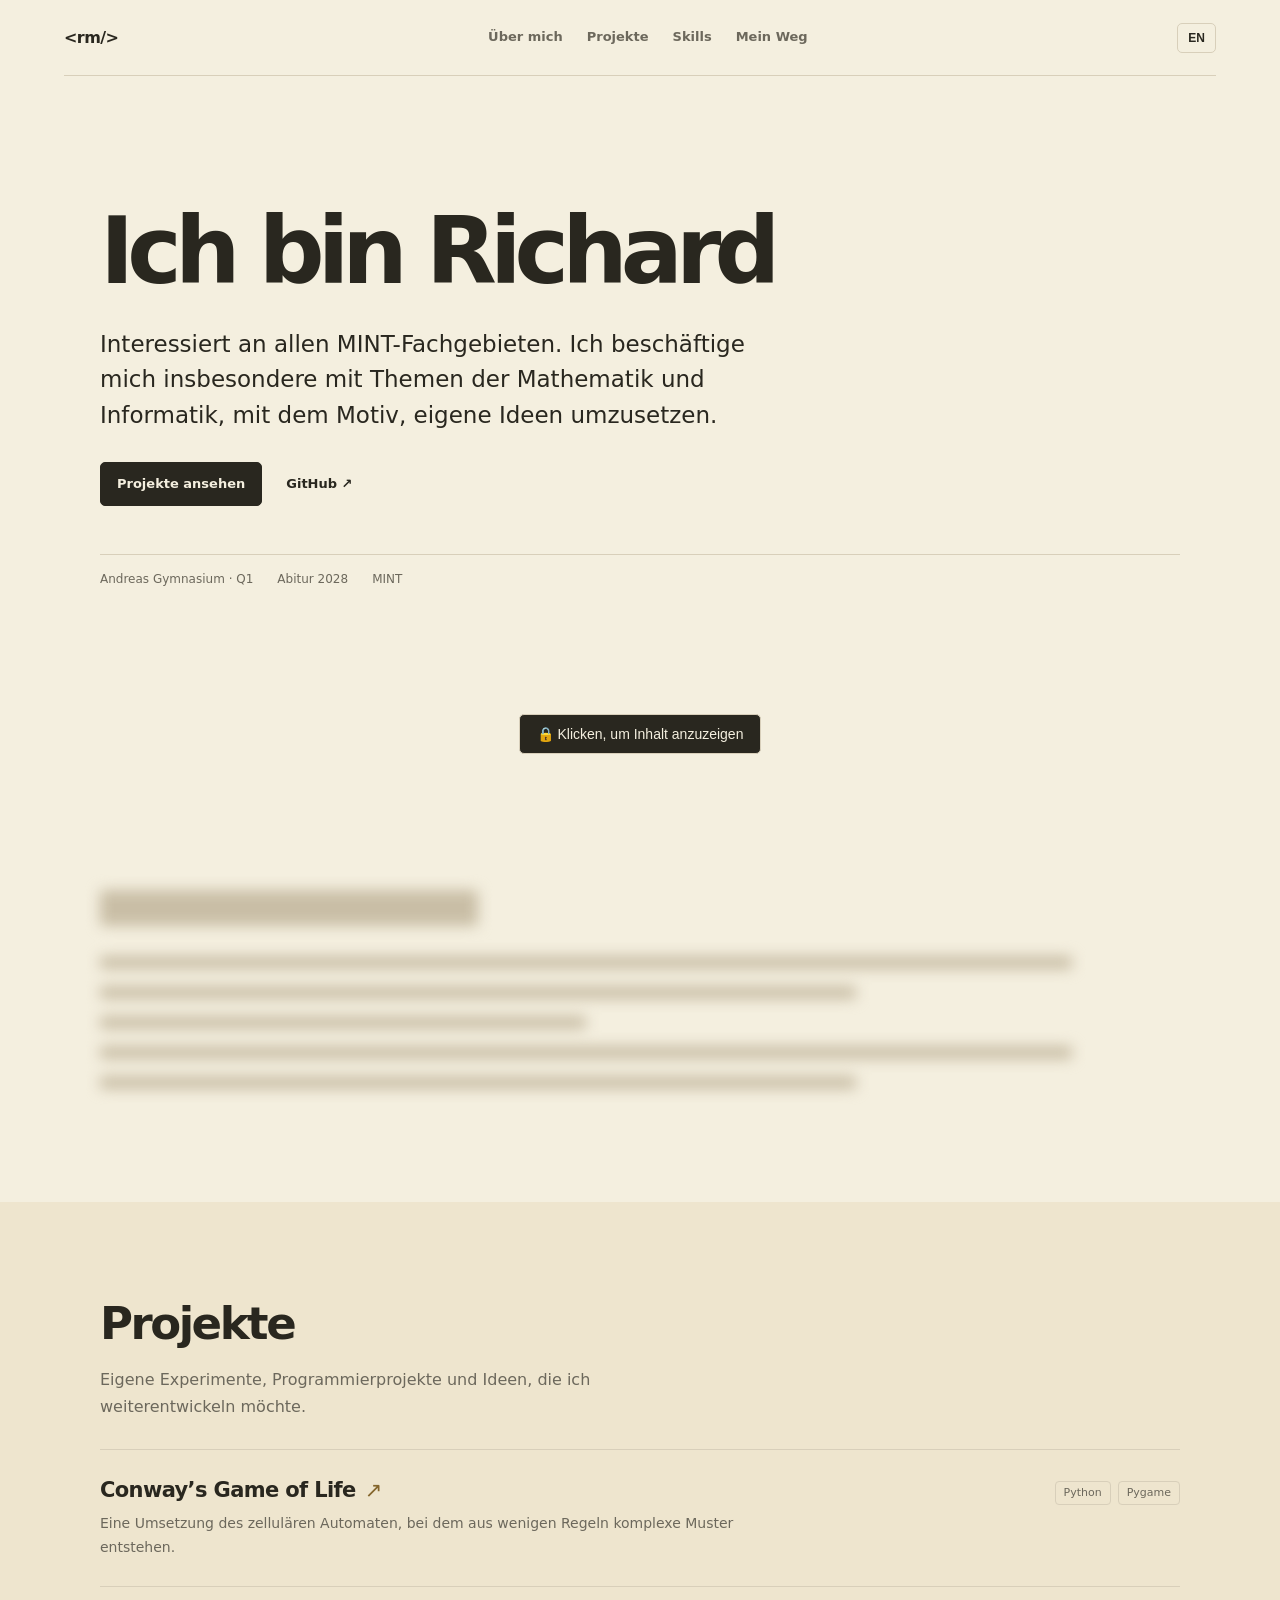
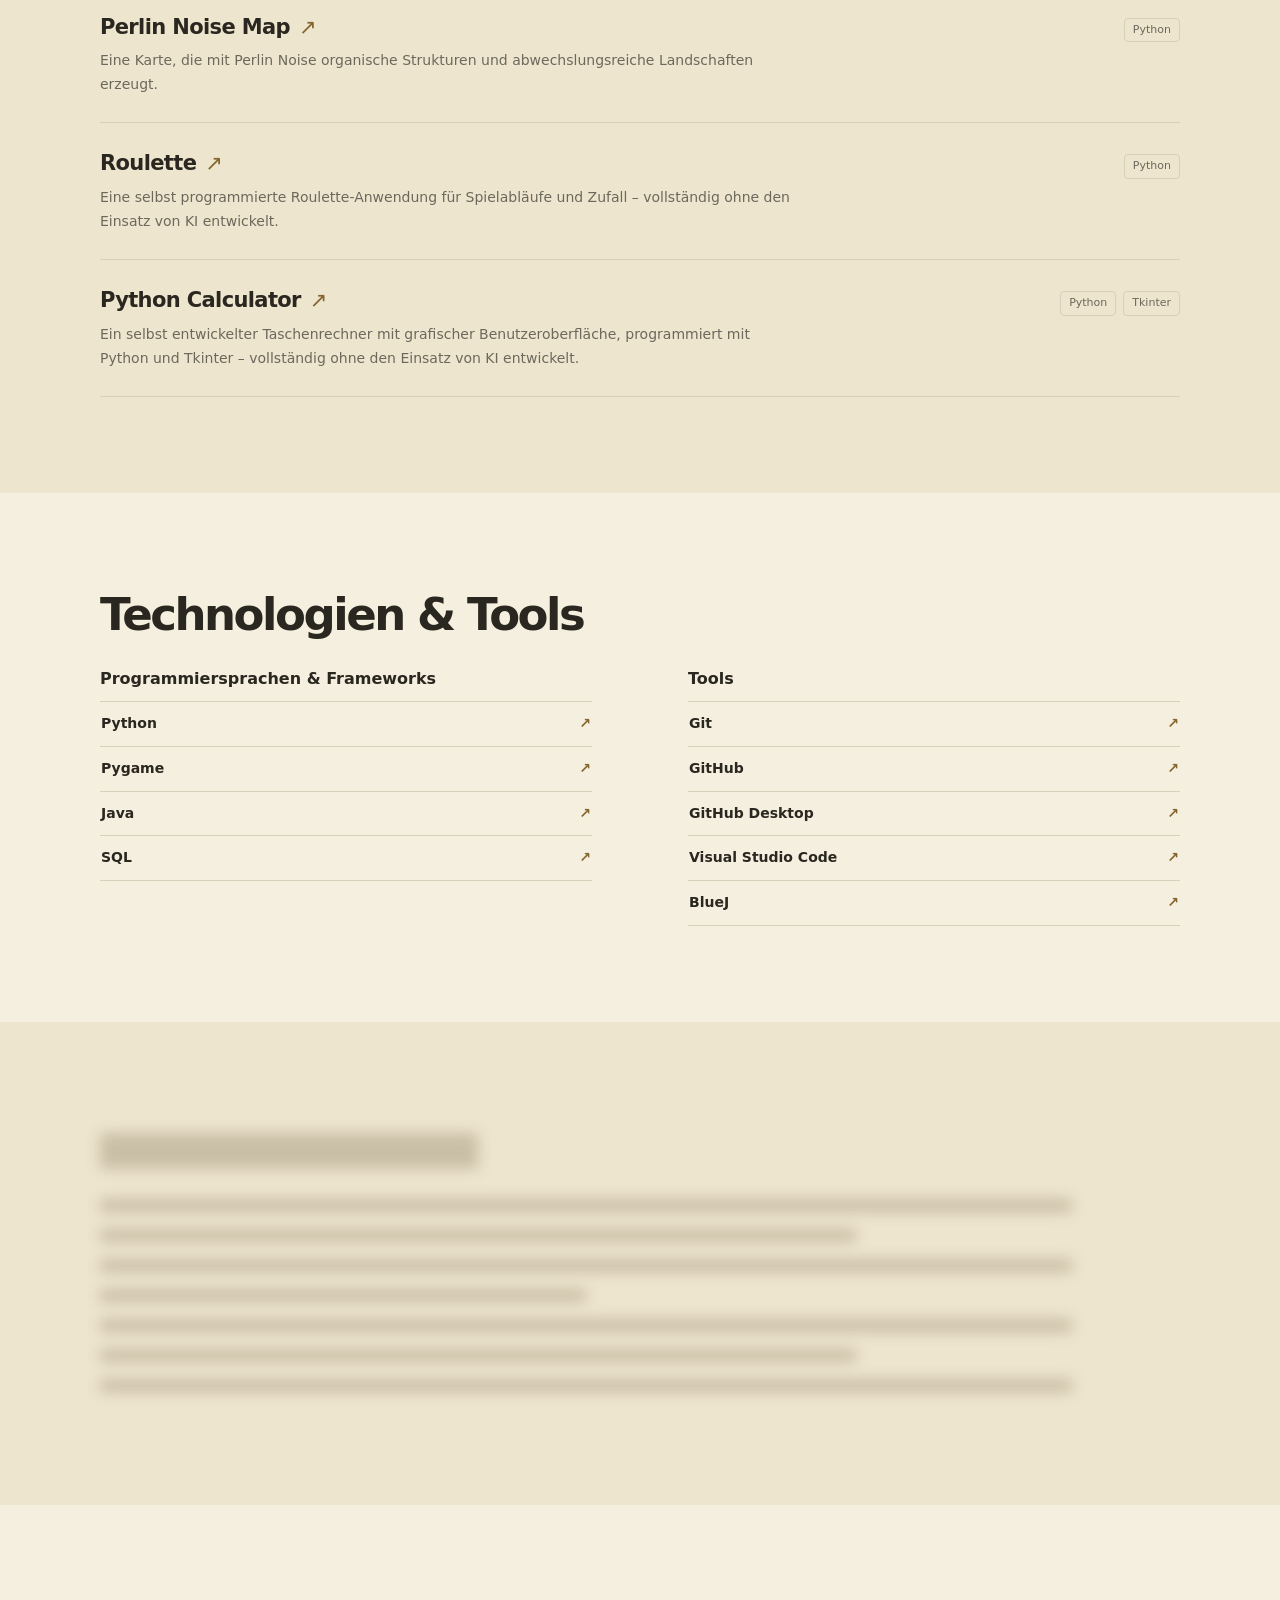
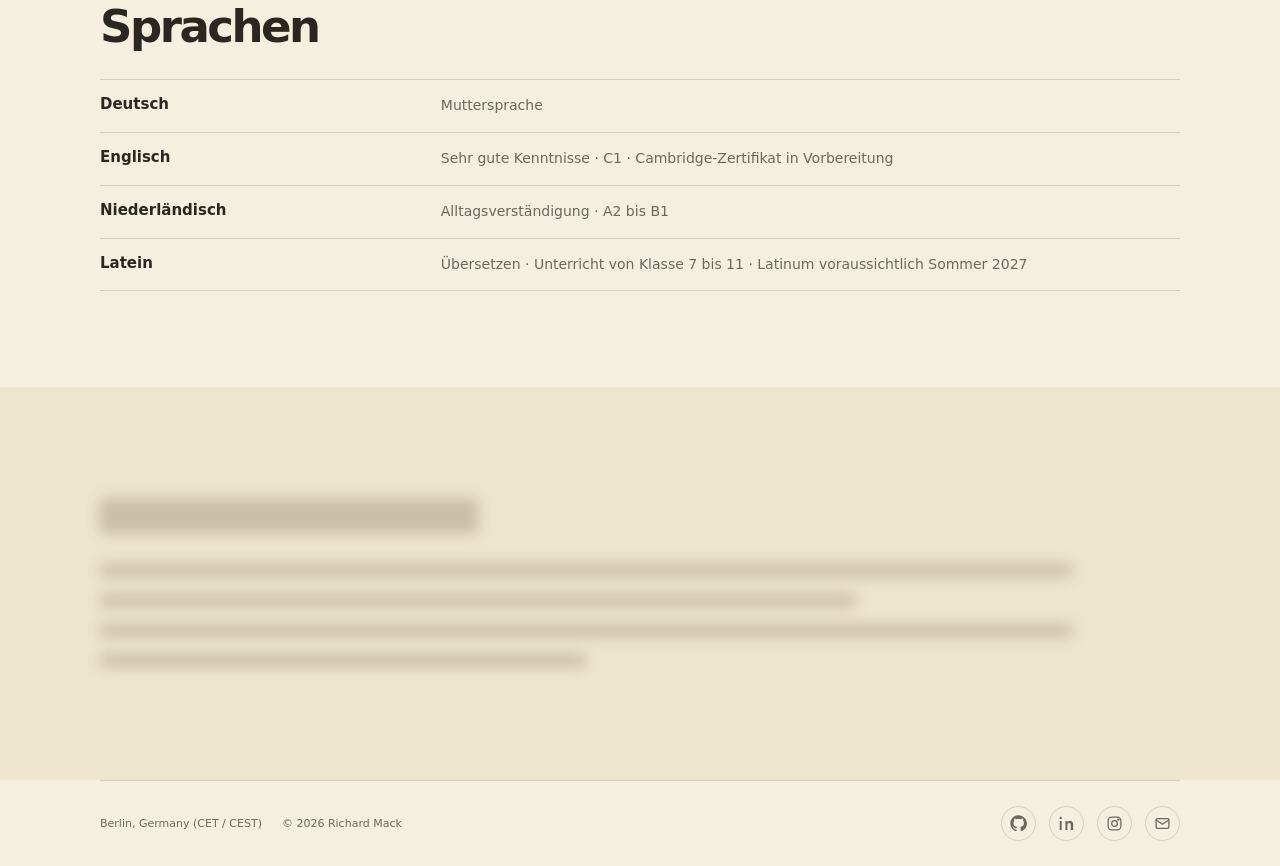
==== index.html @ 58af55dc "Update brand link in index.html" ====
<!doctype html>
<html lang="de">
<head>
<meta charset="utf-8">
<meta name="viewport" content="width=device-width, initial-scale=1">
<meta name="description" content="Richard Mack – Portfolio zu Informatik, Mathematik und eigenen Projekten.">
<meta name="theme-color" content="#f4efdf">
<title>Richard Mack — Portfolio</title>
  
<link rel="icon" type="image/svg+xml" href="favicon.svg">

<link rel="stylesheet" href="style.css">
<script src="private-data.js" defer></script>
<script src="script.js" defer></script>
</head>
<body>
<header class="header">
  <a class="brand" href="#top">&lt;rm/&gt;</a>
  <nav aria-label="Navigation">
    <a href="#about" data-de="Über mich" data-en="About">Über mich</a>
    <a href="#projects" data-de="Projekte" data-en="Projects">Projekte</a>
    <a href="#skills" data-de="Skills" data-en="Skills">Skills</a>
    <a href="#journey" data-de="Mein Weg" data-en="My journey">Mein Weg</a>
  </nav>
  <button id="languageToggle" type="button" aria-label="Switch language to English">EN</button>
</header>

<main id="top">
<section class="hero wrap">
  <h1 data-de="Ich bin Richard" data-en="I’m Richard">Ich bin Richard</h1>
  <p class="intro" data-de="Interessiert an allen MINT-Fachgebieten. Ich beschäftige mich insbesondere mit Themen der Mathematik und Informatik, mit dem Motiv, eigene Ideen umzusetzen." data-en="Interested in all STEM fields. I focus particularly on topics in mathematics and computer science, with the goal of bringing my own ideas to life.">Interessiert an allen MINT-Fachgebieten. Ich beschäftige mich insbesondere mit Themen der Mathematik und Informatik, mit dem Motiv, eigene Ideen umzusetzen.</p>
  <div class="hero-actions"><a class="button dark" href="#projects" data-de="Projekte ansehen" data-en="View projects">Projekte ansehen</a><a class="plain-link" href="https://github.com/MackRichard" target="_blank" rel="noopener noreferrer">GitHub ↗</a></div>
  <div class="quick-facts"><span>Andreas Gymnasium · Q1</span><span data-de="Abitur 2028" data-en="Abitur 2028">Abitur 2028</span><span>MINT</span></div>
</section>


  
<div class="private-access wrap" id="privateAccess">

    <button id="showPrivateForm">
        🔒 Klicken, um Inhalt anzuzeigen
    </button>

    <form id="privateUnlockForm" hidden>

        <label for="privateCode">
            Individueller Zugangscode
        </label>

        <input
            id="privateCode"
            type="password"
            placeholder="Zugangscode eingeben"
            autocomplete="off"
            required
        >

        <button type="submit">
            Inhalte freischalten
        </button>

        <p id="privateStatus" aria-live="polite"></p>

    </form>

</div>


  
<section class="section private-section" id="about">

    <div class="wrap private-placeholder"
         data-private-target="about"
         aria-hidden="true">

        <div class="placeholder-title"></div>
        <div class="placeholder-line long"></div>
        <div class="placeholder-line medium"></div>
        <div class="placeholder-line short"></div>

        <div class="placeholder-line long"></div>
        <div class="placeholder-line medium"></div>

    </div>

</section>

<section class="section tinted" id="projects"><div class="wrap">
  <h2 data-de="Projekte" data-en="Projects">Projekte</h2>
  <p class="section-intro" data-de="Eigene Experimente, Programmierprojekte und Ideen, die ich weiterentwickeln möchte." data-en="Personal experiments, coding projects and ideas I want to develop further.">Eigene Experimente, Programmierprojekte und Ideen, die ich weiterentwickeln möchte.</p>
  <div class="projects-list">

    <!-- Conway's Game of Life -->
    <article class="project-item">

        <div class="project-content">

            <h3>
                <a
                    class="project-title"
                    href="https://github.com/MackRichard/Conways-Game-of-Life"
                    target="_blank"
                    rel="noopener noreferrer">
                    Conway’s Game of Life
                    <span aria-hidden="true">↗</span>
                </a>
            </h3>

            <p
                class="project-description"
                data-de="Eine Umsetzung des zellulären Automaten, bei dem aus wenigen Regeln komplexe Muster entstehen."
                data-en="An implementation of the cellular automaton, where a few rules can create complex patterns.">
                Eine Umsetzung des zellulären Automaten, bei dem aus wenigen Regeln komplexe Muster entstehen.
            </p>

        </div>

        <div class="project-tech">
            <span>Python</span>
            <span>Pygame</span>
        </div>

    </article>


    <!-- Perlin Noise Map -->
    <article class="project-item">

        <div class="project-content">

            <h3>
                <a
                    class="project-title"
                    href="https://github.com/MackRichard/Perlin-Noise-Map"
                    target="_blank"
                    rel="noopener noreferrer">
                    Perlin Noise Map
                    <span aria-hidden="true">↗</span>
                </a>
            </h3>

            <p
                class="project-description"
                data-de="Eine Karte, die mit Perlin Noise organische Strukturen und abwechslungsreiche Landschaften erzeugt."
                data-en="A map using Perlin noise to create organic structures and varied landscapes.">
                Eine Karte, die mit Perlin Noise organische Strukturen und abwechslungsreiche Landschaften erzeugt.
            </p>

        </div>

        <div class="project-tech">
            <span>Python</span>
        </div>

    </article>


    <!-- Roulette -->
    <article class="project-item">

        <div class="project-content">

            <h3>
                <a
                    class="project-title"
                    href="https://github.com/MackRichard/Roulette"
                    target="_blank"
                    rel="noopener noreferrer">
                    Roulette
                    <span aria-hidden="true">↗</span>
                </a>
            </h3>

            <p
                class="project-description"
                data-de="Eine selbst programmierte Roulette-Anwendung für Spielabläufe und Zufall – vollständig ohne den Einsatz von KI entwickelt."
                data-en="A self-programmed roulette application for game flow and randomness – developed entirely without using AI.">
                Eine selbst programmierte Roulette-Anwendung für Spielabläufe und Zufall – vollständig ohne den Einsatz von KI entwickelt.
            </p>

        </div>

        <div class="project-tech">
            <span>Python</span>
        </div>

    </article>

      <!-- Python Calculator -->
<article class="project-item">

    <div class="project-content">

        <h3>
            <a
                class="project-title"
                href="https://github.com/MackRichard/python-calculator"
                target="_blank"
                rel="noopener noreferrer">
                Python Calculator
                <span aria-hidden="true">↗</span>
            </a>
        </h3>

        <p
            class="project-description"
            data-de="Ein selbst entwickelter Taschenrechner mit grafischer Benutzeroberfläche, programmiert mit Python und Tkinter – vollständig ohne den Einsatz von KI entwickelt."
            data-en="A self-developed calculator with a graphical user interface, built using Python and Tkinter – developed entirely without using AI.">
            Ein selbst entwickelter Taschenrechner mit grafischer Benutzeroberfläche, programmiert mit Python und Tkinter – vollständig ohne den Einsatz von KI entwickelt.
        </p>

    </div>

    <div class="project-tech">
        <span>Python</span>
        <span>Tkinter</span>
    </div>

</article>

</div></section>

<section class="section wrap" id="skills">
  <h2 data-de="Technologien & Tools" data-en="Technologies & tools">Technologien & Tools</h2>
  <div class="skill-columns">
    <div><h3 data-de="Programmiersprachen & Frameworks" data-en="Programming languages & frameworks">Programmiersprachen & Frameworks</h3><ul class="link-list">
      <li><a href="https://www.python.org/" target="_blank" rel="noopener noreferrer">Python <span>↗</span></a></li>
      <li><a href="https://www.pygame.org/" target="_blank" rel="noopener noreferrer">Pygame <span>↗</span></a></li>
      <li><a href="https://www.java.com/" target="_blank" rel="noopener noreferrer">Java <span>↗</span></a></li>
      <li><a href="https://www.mysql.com/" target="_blank" rel="noopener noreferrer">SQL <span>↗</span></a></li>
    </ul></div>
    <div><h3>Tools</h3><ul class="link-list">
      <li><a href="https://git-scm.com/" target="_blank" rel="noopener noreferrer">Git <span>↗</span></a></li>
      <li><a href="https://github.com/" target="_blank" rel="noopener noreferrer">GitHub <span>↗</span></a></li>
      <li><a href="https://desktop.github.com/" target="_blank" rel="noopener noreferrer">GitHub Desktop <span>↗</span></a></li>
      <li><a href="https://code.visualstudio.com/" target="_blank" rel="noopener noreferrer">Visual Studio Code <span>↗</span></a></li>
      <li><a href="https://www.bluej.org/" target="_blank" rel="noopener noreferrer">BlueJ <span>↗</span></a></li>
    </ul></div>
  </div>
</section>

<section class="section tinted private-section" id="journey">

    <div class="wrap private-placeholder"
         data-private-target="journey"
         aria-hidden="true">

        <div class="placeholder-title"></div>

        <div class="placeholder-line long"></div>
        <div class="placeholder-line medium"></div>

        <div class="placeholder-line long"></div>
        <div class="placeholder-line short"></div>

        <div class="placeholder-line long"></div>
        <div class="placeholder-line medium"></div>

        <div class="placeholder-line long"></div>

    </div>

</section>

<section class="section wrap" id="languages">
  <h2 data-de="Sprachen" data-en="Languages">Sprachen</h2>
  <div class="language-list">
    <div><h3 data-de="Deutsch" data-en="German">Deutsch</h3><p data-de="Muttersprache" data-en="Native">Muttersprache</p></div>
    <div><h3 data-de="Englisch" data-en="English">Englisch</h3><p data-de="Sehr gute Kenntnisse · C1 · Cambridge-Zertifikat in Vorbereitung" data-en="Very good · C1 · Preparing for a Cambridge certificate">Sehr gute Kenntnisse · C1 · Cambridge-Zertifikat in Vorbereitung</p></div>
    <div><h3 data-de="Niederländisch" data-en="Dutch">Niederländisch</h3><p data-de="Alltagsverständigung · A2 bis B1" data-en="Everyday communication · A2 to B1">Alltagsverständigung · A2 bis B1</p></div>
    <div><h3 data-de="Latein" data-en="Latin">Latein</h3><p data-de="Übersetzen · Unterricht von Klasse 7 bis 11 · Latinum voraussichtlich Sommer 2027" data-en="Translation · Studied from grades 7 to 11 · Latinum expected in summer 2027">Übersetzen · Unterricht von Klasse 7 bis 11 · Latinum voraussichtlich Sommer 2027</p></div>
  </div>
</section>

<section class="section tinted private-section" id="currently">

        <div class="wrap private-placeholder"
             data-private-target="currently"
             aria-hidden="true">

            <div class="placeholder-title"></div>

            <div class="placeholder-line long"></div>
            <div class="placeholder-line medium"></div>

            <div class="placeholder-line long"></div>
            <div class="placeholder-line short"></div>

        </div>

</section>
</main>
<footer class="footer wrap">

  <div class="footer-info">
    <span>Berlin, Germany (CET / CEST)</span>
    <span>© 2026 Richard Mack</span>
  </div>

  <div class="footer-social">

    <!-- GitHub -->
    <a href="https://github.com/MackRichard"
       target="_blank"
       rel="noopener noreferrer"
       aria-label="GitHub"
       title="GitHub">

      <svg viewBox="0 0 24 24" aria-hidden="true">
        <path fill="currentColor" d="M12 .5C5.65.5.5 5.65.5 12c0 5.1 3.3 9.4 7.9 10.9.6.1.8-.3.8-.6v-2.1c-3.2.7-3.9-1.4-3.9-1.4-.5-1.3-1.3-1.7-1.3-1.7-1.1-.8.1-.8.1-.8 1.2.1 1.8 1.2 1.8 1.2 1.1 1.8 2.8 1.3 3.5 1 .1-.8.4-1.3.8-1.6-2.6-.3-5.3-1.3-5.3-5.8 0-1.3.5-2.3 1.2-3.1-.1-.3-.5-1.5.1-3.1 0 0 1-.3 3.2 1.2.9-.2 1.9-.4 2.9-.4s2 .1 2.9.4c2.2-1.5 3.2-1.2 3.2-1.2.6 1.6.2 2.8.1 3.1.8.9 1.2 1.9 1.2 3.1 0 4.5-2.7 5.5-5.3 5.8.4.4.8 1.1.8 2.2v3.3c0 .3.2.7.8.6 4.6-1.5 7.9-5.8 7.9-10.9C23.5 5.65 18.35.5 12 .5z"/>
      </svg>
    </a>


    <!-- LinkedIn -->
    <a href="https://www.linkedin.com/in/richard-mack-788407442/"
       target="_blank"
       rel="noopener noreferrer"
       aria-label="LinkedIn"
       title="LinkedIn">

      <svg viewBox="0 0 24 24" aria-hidden="true">
        <path fill="currentColor" d="M5.2 8.3H2.4V21h2.8V8.3zM3.8 2.5a1.7 1.7 0 1 0 0 3.4 1.7 1.7 0 0 0 0-3.4zM21.5 13.7c0-3.8-2-5.6-4.6-5.6-2.1 0-3.1 1.2-3.6 2V8.3h-2.8V21h2.8v-6.3c0-1.7.3-3.4 2.5-3.4s2.2 2 2.2 3.5V21h3.4v-7.3z"/>
      </svg>
    </a>


    <!-- Instagram -->
    <a href="https://www.instagram.com/richardmack161/"
       target="_blank"
       rel="noopener noreferrer"
       aria-label="Instagram"
       title="Instagram">

      <svg viewBox="0 0 24 24"
           fill="none"
           stroke="currentColor"
           stroke-width="1.8"
           stroke-linecap="round"
           stroke-linejoin="round"
           aria-hidden="true">

        <rect x="3" y="3" width="18" height="18" rx="5"/>
        <circle cx="12" cy="12" r="4"/>
        <circle cx="17.5" cy="6.5" r=".8" fill="currentColor"/>
      </svg>
    </a>


    <!-- E-Mail -->
    <a href="mailto:info.richardmack@web.de"
       aria-label="E-Mail"
       title="E-Mail">

      <svg viewBox="0 0 24 24"
           fill="none"
           stroke="currentColor"
           stroke-width="1.8"
           stroke-linecap="round"
           stroke-linejoin="round"
           aria-hidden="true">

        <rect x="3" y="5" width="18" height="14" rx="2"/>
        <path d="m3 7 9 6 9-6"/>
      </svg>
    </a>

  </div>

</footer>
</body>
</html>
---- style.css ----
/* Minimal portfolio in warm cream tones. No gradients, dark mode or animations. */
:root {
  color-scheme: light;
  --paper: #f4efdf;
  --paper-alt: #eee5ce;
  --card: #faf6eb;
  --ink: #29271f;
  --muted: #6c685c;
  --line: #d8cfba;
  --accent: #84652b;
  --warm: #a65e1c;
  --width: 1080px;
  --pad: clamp(22px, 5vw, 68px);
}
* { box-sizing: border-box; }
body { margin: 0; background: var(--paper); color: var(--ink); font-family: Inter, ui-sans-serif, system-ui, -apple-system, "Segoe UI", sans-serif; font-size: 16px; line-height: 1.7; }
a { color: inherit; }
a:focus-visible, button:focus-visible { outline: 3px solid var(--accent); outline-offset: 4px; }
.wrap { width: min(var(--width), calc(100% - 2 * var(--pad))); margin-inline: auto; }
.header { width: min(1240px, calc(100% - 2 * var(--pad))); min-height: 76px; margin: auto; display: flex; align-items: center; justify-content: space-between; gap: 24px; border-bottom: 1px solid var(--line); }
.brand { font-size: 16px; font-weight: 750; letter-spacing: -.035em; text-decoration: none; white-space: nowrap; }
.brand span { color: var(--accent); }
nav { display: flex; justify-content: center; flex-wrap: wrap; gap: 12px 24px; }
nav a { color: var(--muted); font-size: 13px; font-weight: 600; text-decoration: none; }
nav a:hover, .plain-link:hover, .link-list a:hover { color: var(--accent); }
#languageToggle { border: 1px solid var(--line); border-radius: 5px; background: transparent; color: var(--ink); padding: 7px 10px; font-size: 12px; font-weight: 750; cursor: pointer; }
#languageToggle:hover { background: var(--paper-alt); }
.hero { padding-top: clamp(72px, 10vw, 130px); padding-bottom: clamp(58px, 9vw, 100px); }
.greeting { color: var(--muted); margin: 0 0 8px; font-size: 15px; }
h1 { margin: 0; max-width: 900px; font-size: clamp(48px, 8.5vw, 92px); line-height: 1.05; letter-spacing: -.075em; font-weight: 760; }
.intro { max-width: 660px; margin: 26px 0 0; font-size: clamp(18px, 2.2vw, 23px); line-height: 1.55; }
.hero-actions { display: flex; align-items: center; gap: 24px; margin-top: 28px; }
.button { display: inline-flex; min-height: 44px; align-items: center; padding: 10px 16px; border: 1px solid var(--ink); border-radius: 5px; font-size: 13px; font-weight: 700; text-decoration: none; }
.dark { background: var(--ink); color: var(--paper); }
.dark:hover, .github:hover { background: #454238; }
.plain-link { font-size: 13px; font-weight: 700; text-decoration: none; }
.quick-facts { display: flex; flex-wrap: wrap; gap: 8px 24px; margin-top: 48px; padding-top: 14px; border-top: 1px solid var(--line); color: var(--muted); font-size: 12px; }
.section { padding-block: clamp(62px, 8vw, 96px); }
.tinted { background: var(--paper-alt); }
h2 { margin: 0 0 26px; font-size: clamp(30px, 4.4vw, 45px); line-height: 1.16; letter-spacing: -.055em; font-weight: 730; }
h3 { line-height: 1.35; }
.about { display: grid; grid-template-columns: minmax(0, 1.2fr) minmax(250px, .8fr); gap: clamp(32px, 7vw, 86px); align-items: start; }
.lead { margin: 0 0 16px; font-size: clamp(21px, 2.5vw, 28px); line-height: 1.45; letter-spacing: -.025em; }
.muted { margin: 0; color: var(--muted); }
.facts { display: grid; grid-template-columns: 1fr 1fr; gap: 0 22px; margin: 0; }
.facts div { padding: 12px 0 14px; border-bottom: 1px solid var(--line); }
dt { color: var(--muted); font-size: 12px; }
dd { margin: 3px 0 0; font-weight: 680; font-size: 14px; line-height: 1.5; }
.section-intro { max-width: 620px; margin: -10px 0 28px; color: var(--muted); }

/* Projektliste */

.projects-list {
    display: flex;
    flex-direction: column;
}

/* Einzelnes Projekt */

.project-item {
    display: grid;
    grid-template-columns: minmax(0, 1fr) auto;
    align-items: start;
    gap: 24px;

    padding: 26px 0;

    border-top: 1px solid var(--line);
}

.project-item:last-child {
    border-bottom: 1px solid var(--line);
}

/* Projektname */

.project-content h3 {
    margin: 0 0 8px;
    font-size: 21px;
}

.project-title {
    display: inline-flex;
    align-items: baseline;
    gap: 9px;

    color: var(--ink);
    text-decoration: none;

    letter-spacing: -.03em;
}

.project-title span {
    color: var(--accent);
    font-weight: 500;
}

.project-title:hover {
    color: var(--accent);
}

/* Projektbeschreibung */

.project-description {
    max-width: 700px;
    margin: 0;

    color: var(--muted);
    font-size: 14px;
}

/* Verwendete Technologien */

.project-tech {
    display: flex;
    justify-content: flex-end;
    flex-wrap: wrap;
    gap: 7px;

    padding-top: 5px;
}

.project-tech span {
    padding: 2px 8px;

    border: 1px solid var(--line);
    border-radius: 4px;

    color: var(--muted);
    font-size: 11px;
    white-space: nowrap;
}

/* Mobile Darstellung */

@media (max-width: 780px) {

    .project-item {
        grid-template-columns: 1fr;
        gap: 12px;
    }

    .project-tech {
        justify-content: flex-start;
    }

}

.skill-columns { display: grid; grid-template-columns: 1fr 1fr; gap: clamp(30px, 8vw, 96px); }
.skill-columns h3 { margin: 0 0 12px; font-size: 16px; }
.link-list { margin: 0; padding: 0; list-style: none; border-top: 1px solid var(--line); }
.link-list li { border-bottom: 1px solid var(--line); }
.link-list a { display: flex; justify-content: space-between; padding: 10px 1px; text-decoration: none; font-size: 14px; font-weight: 600; }
.link-list a span { color: var(--accent); }
.timeline { list-style: none; margin: 0; padding: 0; }
.timeline li { display: grid; grid-template-columns: 145px minmax(0, 1fr); gap: 26px; padding: 22px 0; border-top: 1px solid #d6cbb2; }
.timeline time { color: var(--accent); font-size: 12px; font-weight: 750; padding-top: 3px; }
.timeline h3 { margin: 0 0 5px; font-size: 17px; }
.timeline p { margin: 0; color: var(--muted); font-size: 14px; }
.language-list { border-top: 1px solid var(--line); }
.language-list > div { display: grid; grid-template-columns: minmax(160px, .6fr) 1.4fr; gap: 24px; padding: 14px 0; border-bottom: 1px solid var(--line); }
.language-list h3 { margin: 0; font-size: 15px; }
.language-list p { margin: 0; color: var(--muted); font-size: 14px; }
.interest-list { border-top: 1px solid #d6cbb2; }
.interest-row { display: grid; grid-template-columns: minmax(190px, .75fr) 1.25fr auto; align-items: baseline; gap: 18px; padding: 14px 0; border-bottom: 1px solid #d6cbb2; text-decoration: none; }
.interest-row > span:first-child { color: var(--muted); font-size: 13px; }
.interest-row strong { font-size: 15px; font-weight: 650; }
.interest-row b { color: var(--accent); font-weight: 500; }
.warm { display: block; color: var(--warm); font-weight: 700; }
.interest-row small { display: block; margin-top: 3px; color: var(--muted); font-size: 13px; font-weight: 400; }
.interest-row small.warm { color: var(--warm); font-weight: 650; }
.currently { margin-top: 44px; }
.currently h3 { margin: 0 0 12px; font-size: 22px; }
.currently ul { display: grid; grid-template-columns: repeat(3, minmax(0, 1fr)); gap: 22px; padding: 0; margin: 0; list-style: none; }
.currently li { padding-top: 10px; border-top: 2px solid var(--line); font-size: 14px; }
.friend-list { border-top: 1px solid var(--line); }
.friend-list a { display: grid; grid-template-columns: 1fr 1fr auto; align-items: center; gap: 18px; padding: 15px 0; border-bottom: 1px solid var(--line); text-decoration: none; font-size: 14px; font-weight: 700; }
.friend-list a:hover > span:first-child { color: var(--accent); }
.friend-list small { color: var(--muted); font-size: 12px; font-weight: 500; }
.friend-list b { color: var(--accent); font-weight: 500; }
.contact { padding-block: clamp(60px, 8vw, 96px); background: #e8ddc3; }
.contact-inner { text-align: center; }
.contact h2 { max-width: 700px; margin-inline: auto; }
.contact p { max-width: 580px; margin: 14px auto 0; color: var(--muted); }
.contact-links { display: flex; justify-content: center; flex-wrap: wrap; gap: 10px; margin-top: 26px; }
.contact-links a { display: inline-flex; align-items: center; padding: 10px 15px; min-height: 43px; border: 1px solid #b8aa8c; border-radius: 5px; background: var(--card); text-decoration: none; font-size: 13px; font-weight: 700; }
.contact-links a:hover { background: #fffaf0; }
.contact-links .github { border-color: var(--ink); background: var(--ink); color: var(--paper); }
.footer { display: flex; align-items: center; justify-content: space-between; gap: 18px; padding-block: 21px; color: var(--muted); font-size: 11px; }
@media (max-width: 780px) {
  .header { flex-wrap: wrap; gap: 12px; padding-block: 15px; }
  nav { order: 3; width: 100%; justify-content: flex-start; }
  .about { grid-template-columns: 1fr; gap: 25px; }
  .projects { grid-template-columns: 1fr; }
  .project { min-height: 210px; }
  .currently ul { grid-template-columns: 1fr; gap: 14px; }
}
@media (max-width: 520px) {
  .hero-actions { gap: 18px; }
  .quick-facts { gap: 8px 14px; margin-top: 36px; }
  .skill-columns { grid-template-columns: 1fr; gap: 30px; }
  .timeline li { grid-template-columns: 1fr; gap: 4px; }
  .language-list > div { grid-template-columns: 1fr; gap: 3px; }
  .interest-row { grid-template-columns: 1fr auto; gap: 5px 14px; }
  .interest-row > span:first-child { grid-column: 1 / -1; }
  .friend-list a { grid-template-columns: 1fr auto; gap: 2px 10px; }
  .friend-list small { grid-column: 1; }
  .friend-list b { grid-column: 2; grid-row: 1 / span 2; }
  .footer { flex-direction: column; align-items: flex-start; gap: 3px; }
}

/* Social Media Icons */

.contact-icons {
    display: flex;
    justify-content: center;
    align-items: center;
    gap: 16px;
    margin-top: 30px;
}

.contact-icon {
    width: 50px;
    height: 50px;

    display: flex;
    justify-content: center;
    align-items: center;

    border: 1px solid #d8cfba;
    border-radius: 50%;

    background: #faf6eb;
    color: #29271f;

    text-decoration: none;
}

.contact-icon svg {
    width: 23px;
    height: 23px;
}

.contact-icon:hover {
    background: #eee5ce;
    border-color: #84652b;
}


/* E-Mail */

.contact-email {
    display: inline-flex;
    align-items: center;
    justify-content: center;
    gap: 10px;

    margin-top: 22px;
    padding: 11px 16px;

    border: 1px solid #d8cfba;
    border-radius: 6px;

    color: #29271f;
    background: #f4efdf;

    font-size: 14px;
    text-decoration: none;
}

.contact-email svg {
    width: 19px;
    height: 19px;
    flex-shrink: 0;
}

.contact-email:hover {
    background: #eee5ce;
    border-color: #84652b;
}


/* Mobile */

@media (max-width: 520px) {

    .contact-icons {
        gap: 20px;
    }

    .contact-icon {
        width: 46px;
        height: 46px;
    }

    .contact-email {
        font-size: 13px;
    }

}

/* Footer Layout */

.footer {
    display: flex;
    justify-content: space-between;
    align-items: center;
    gap: 25px;

    padding-top: 25px;
    padding-bottom: 25px;

    border-top: 1px solid var(--line);
}


/* Footer information */

.footer-info {
    display: flex;
    flex-wrap: wrap;
    gap: 8px 20px;

    color: var(--muted);
    font-size: 11px;
}


/* Social Media Icons */

.footer-social {
    display: flex;
    align-items: center;
    gap: 13px;
}

.footer-social a {
    width: 35px;
    height: 35px;

    display: flex;
    justify-content: center;
    align-items: center;

    color: var(--muted);

    border: 1px solid var(--line);
    border-radius: 50%;

    text-decoration: none;
}

.footer-social svg {
    width: 17px;
    height: 17px;
}

.footer-social a:hover {
    color: var(--accent);
    border-color: var(--accent);
}


/* Mobile Ansicht */

@media (max-width: 650px) {

    .footer {
        flex-direction: column;
        align-items: flex-start;
        gap: 18px;
    }

    .footer-info {
        flex-direction: column;
        gap: 4px;
    }

    .footer-social {
        gap: 15px;
    }

}

/* Private sections */

.private-access {
    margin-top: 25px;
    margin-bottom: 25px;
    text-align: center;
}

.private-access button {
    padding: 11px 17px;
    border: 1px solid var(--line);
    border-radius: 5px;
    background: var(--ink);
    color: var(--paper);
    cursor: pointer;
    font-size: 14px;
}

.private-access form {
    max-width: 380px;
    margin: 20px auto;
    padding: 20px;
    border: 1px solid var(--line);
    border-radius: 6px;
    background: var(--card);
}

.private-access label {
    display: block;
    margin-bottom: 8px;
    font-size: 13px;
    font-weight: 600;
}

.private-access input {
    width: 100%;
    padding: 12px;
    margin-bottom: 12px;
    border: 1px solid var(--line);
    border-radius: 5px;
    background: var(--paper);
    color: var(--ink);
    box-sizing: border-box;
}

#privateStatus {
    font-size: 13px;
    color: var(--muted);
}

.private-section {
    min-height: 240px;
}

.private-placeholder {
    filter: blur(7px);
    user-select: none;
    pointer-events: none;
    padding-top: 15px;
}

.placeholder-title {
    width: 35%;
    height: 36px;
    margin-bottom: 30px;
    background: #c9bea6;
    border-radius: 4px;
}

.placeholder-line {
    height: 13px;
    margin-bottom: 17px;
    background: #c9bea6;
    border-radius: 3px;
}

.placeholder-line.long {
    width: 90%;
}

.placeholder-line.medium {
    width: 70%;
}

.placeholder-line.short {
    width: 45%;
}

.private-section[data-unlocked="true"] {
    min-height: auto;
}
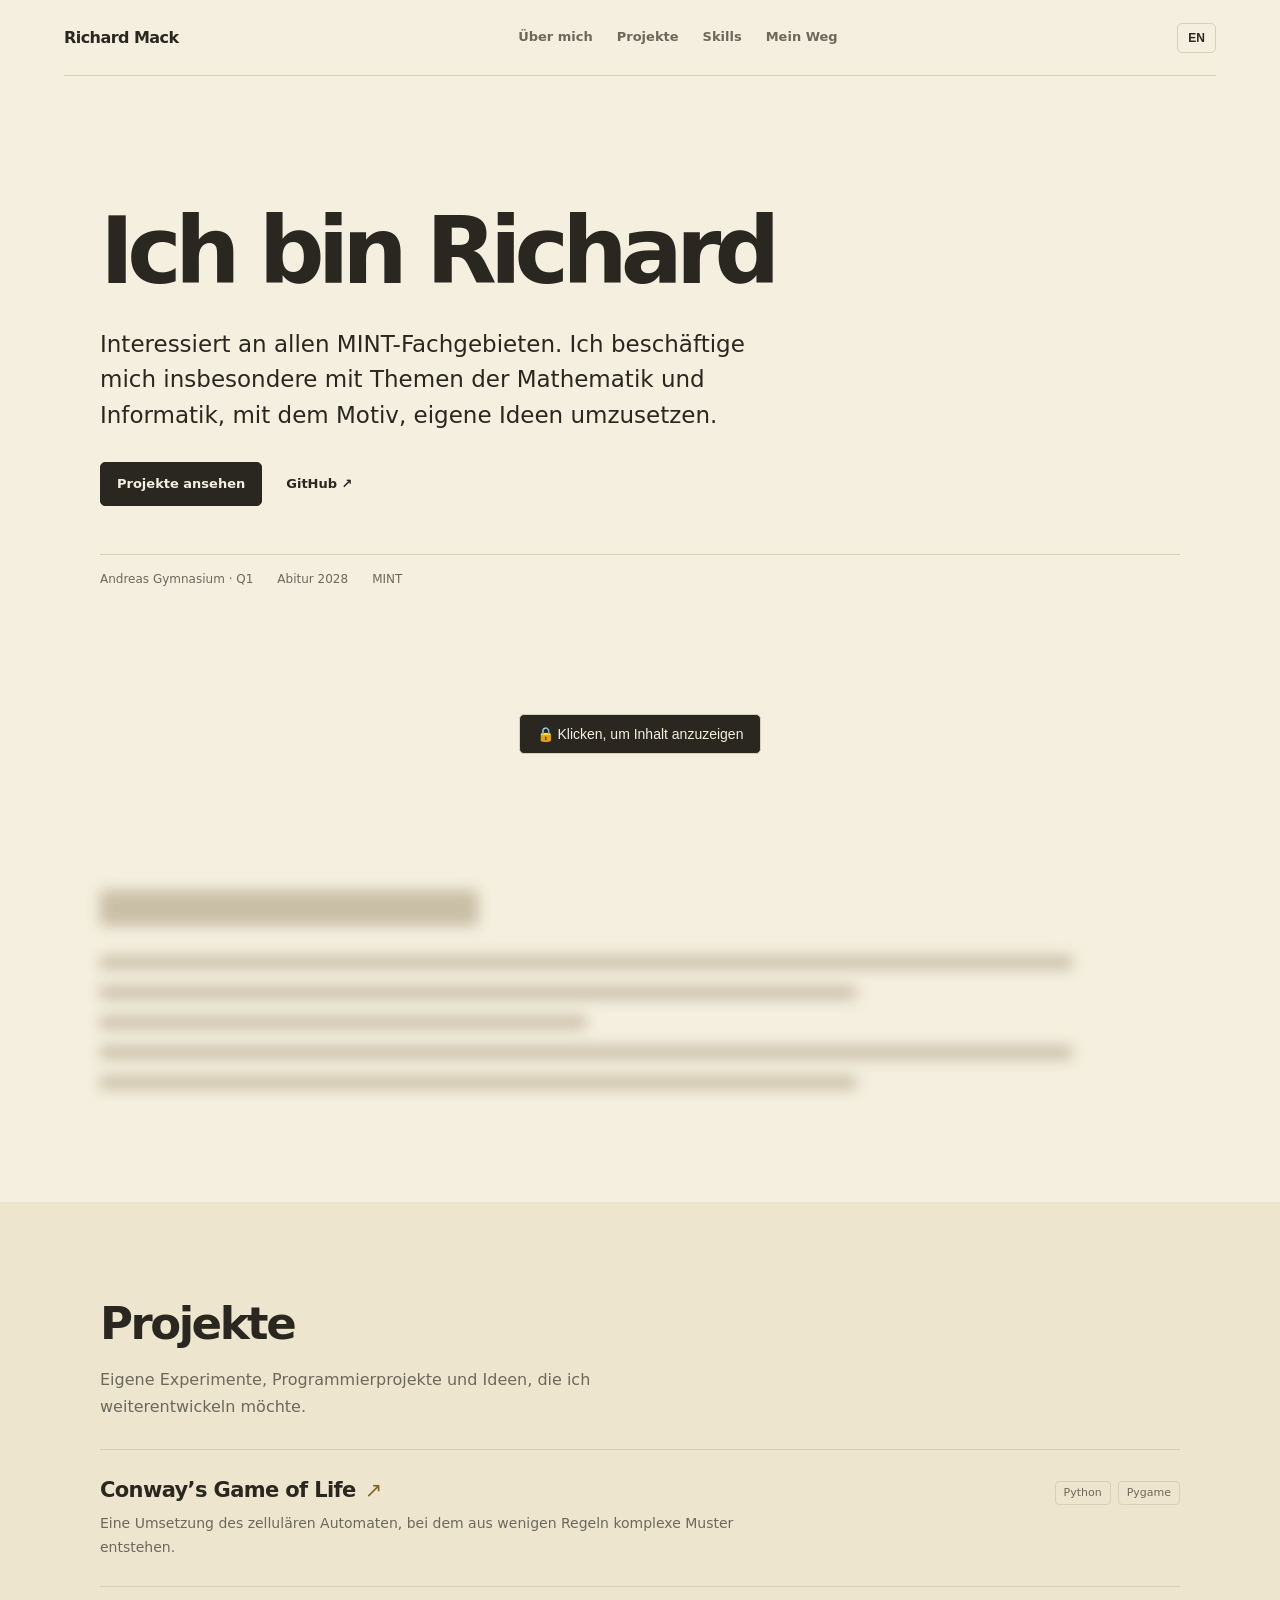
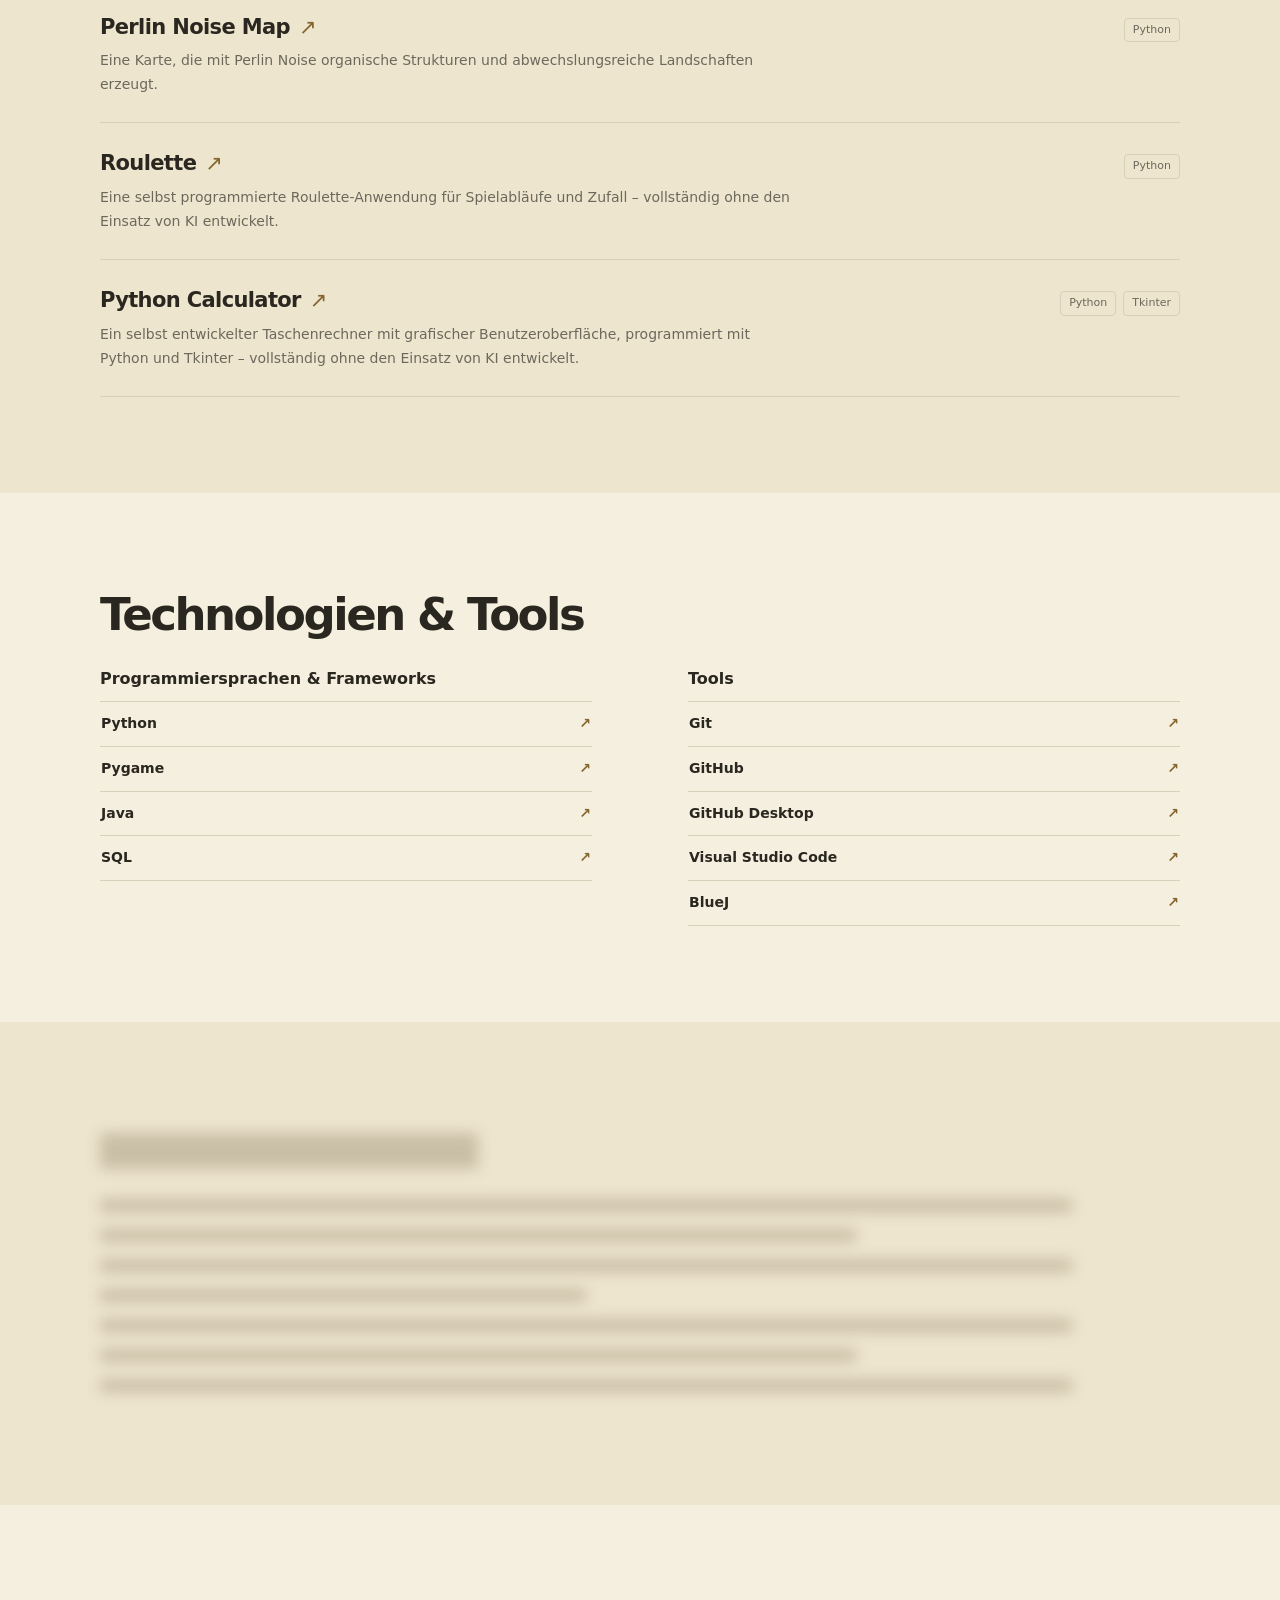
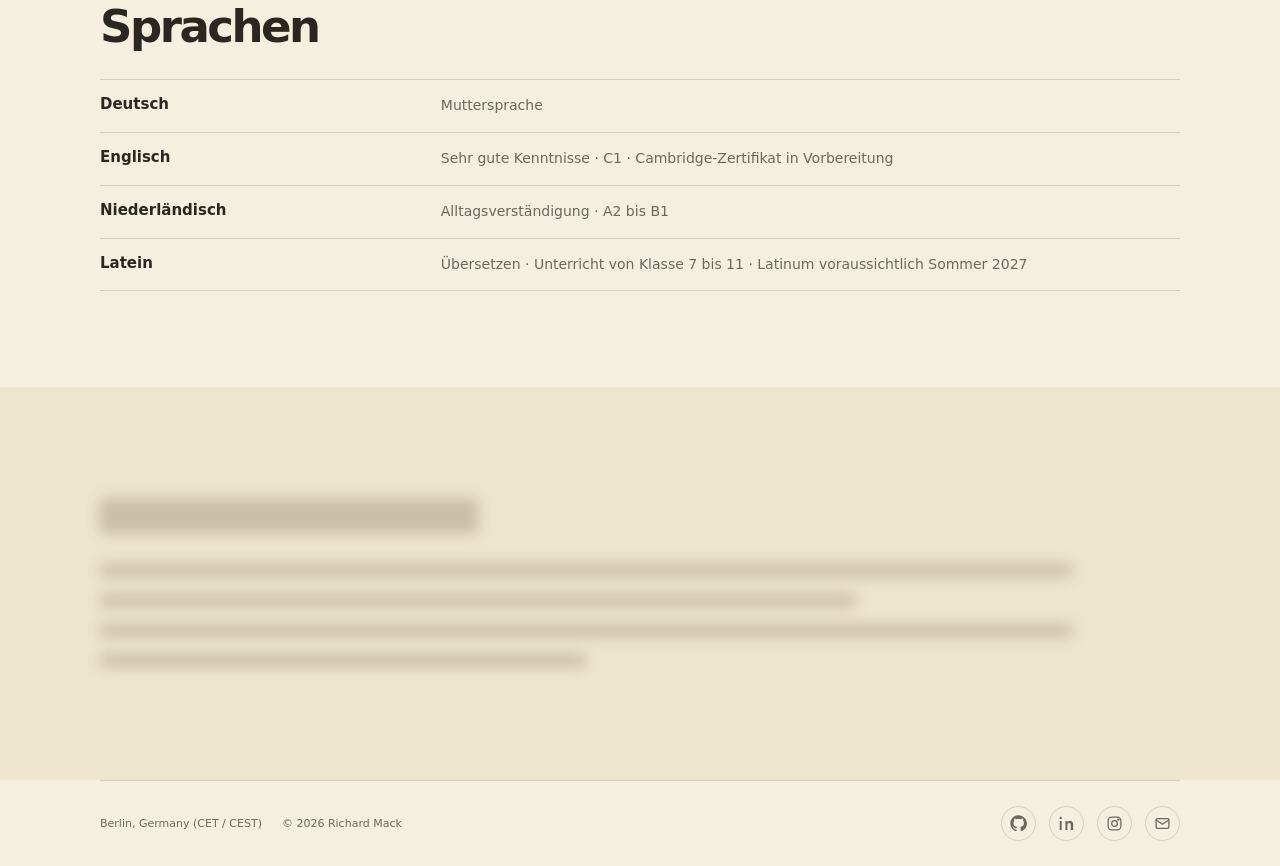
==== commit e9aa8c8c: "Update brand link text to 'Richard Mack'" ====
--- a/index.html
+++ b/index.html
@@ -15,7 +15,7 @@
 </head>
 <body>
 <header class="header">
-  <a class="brand" href="#top">&lt;rm/&gt;</a>
+  <a class="brand" href="#top">Richard Mack</a>
   <nav aria-label="Navigation">
     <a href="#about" data-de="Über mich" data-en="About">Über mich</a>
     <a href="#projects" data-de="Projekte" data-en="Projects">Projekte</a>
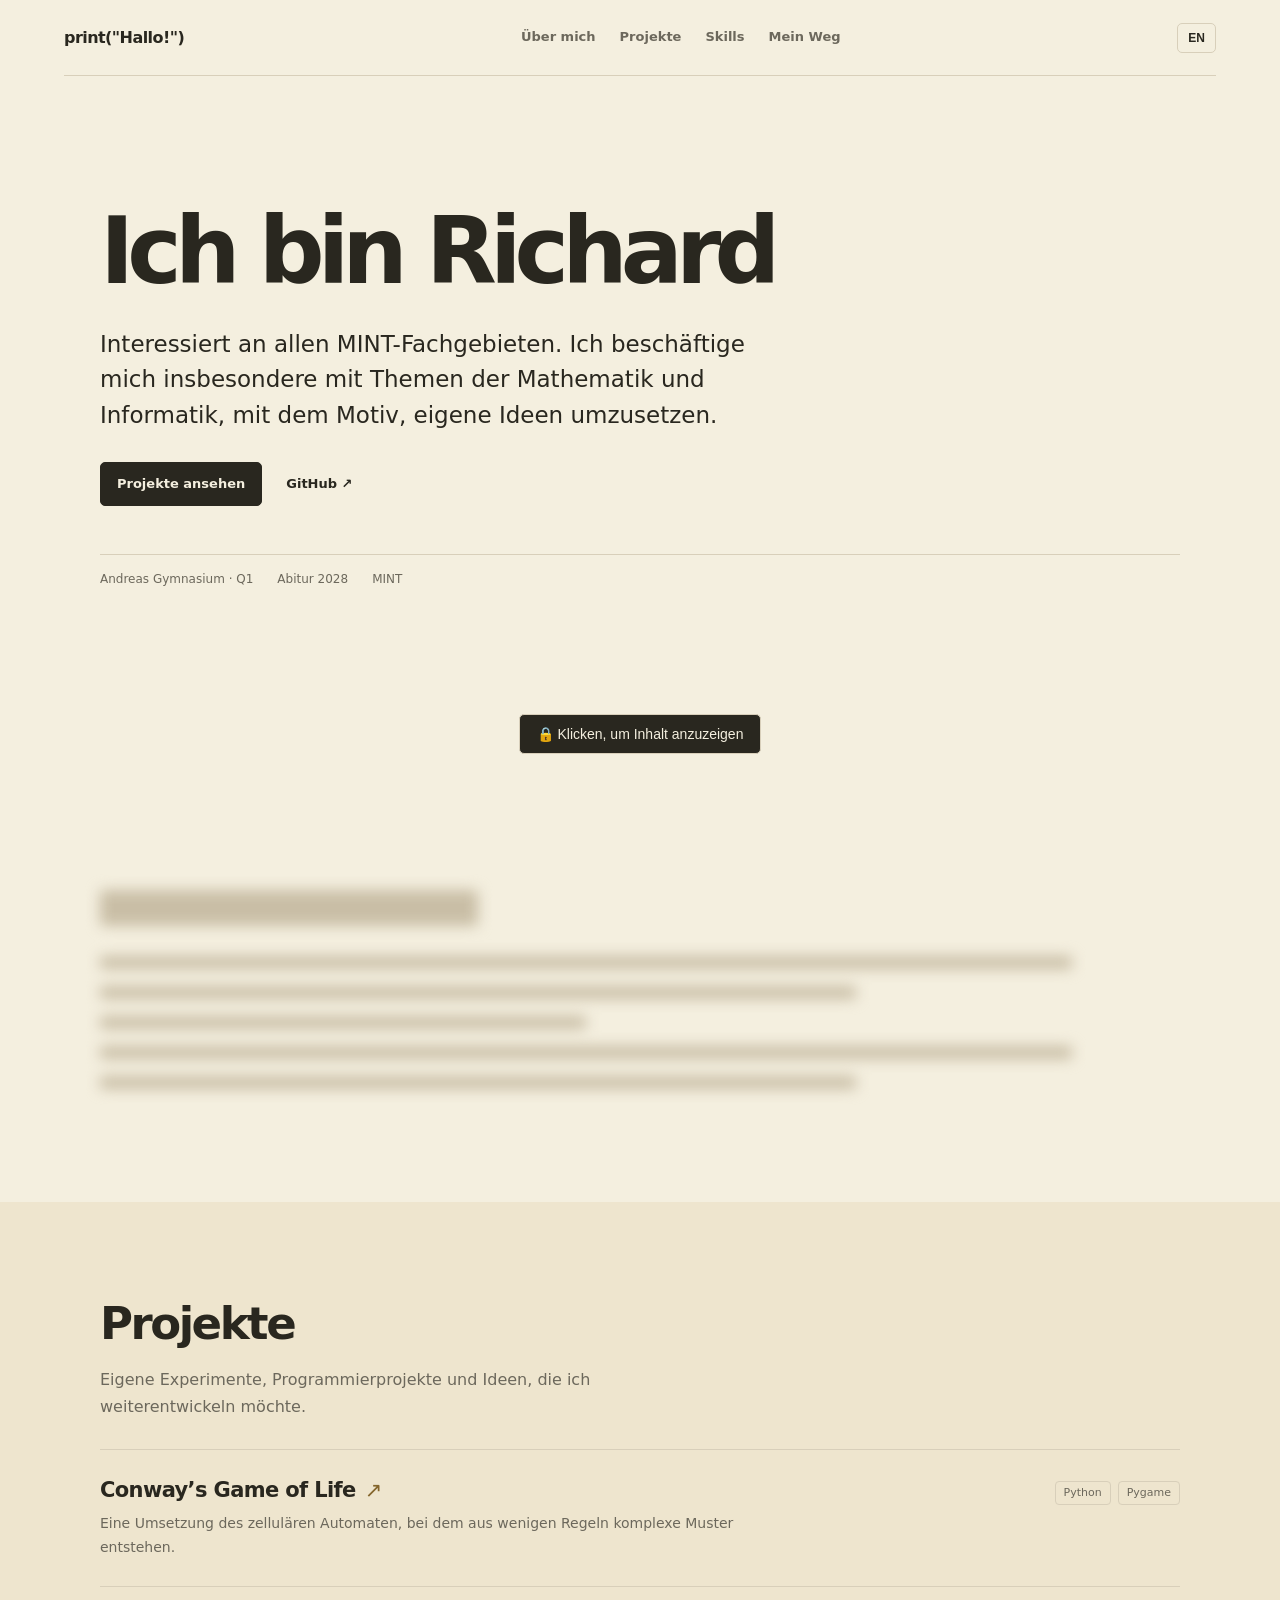
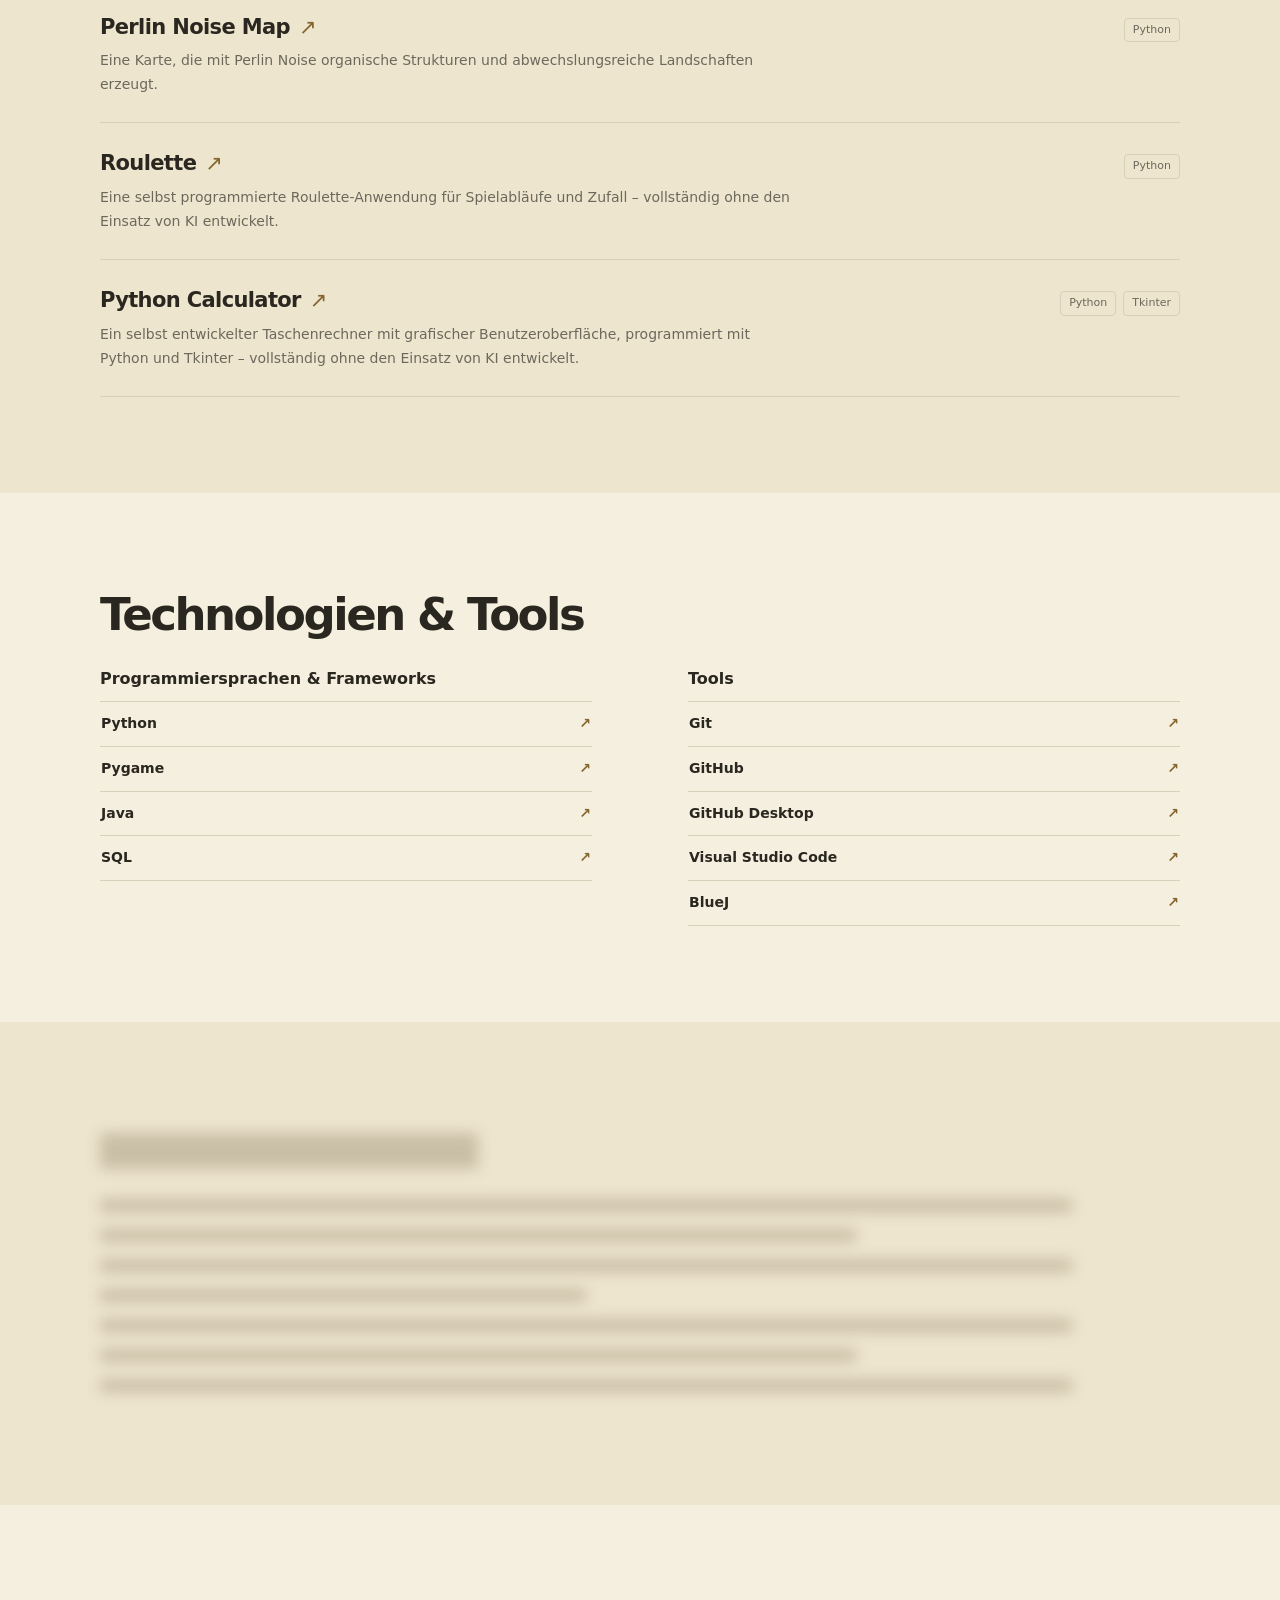
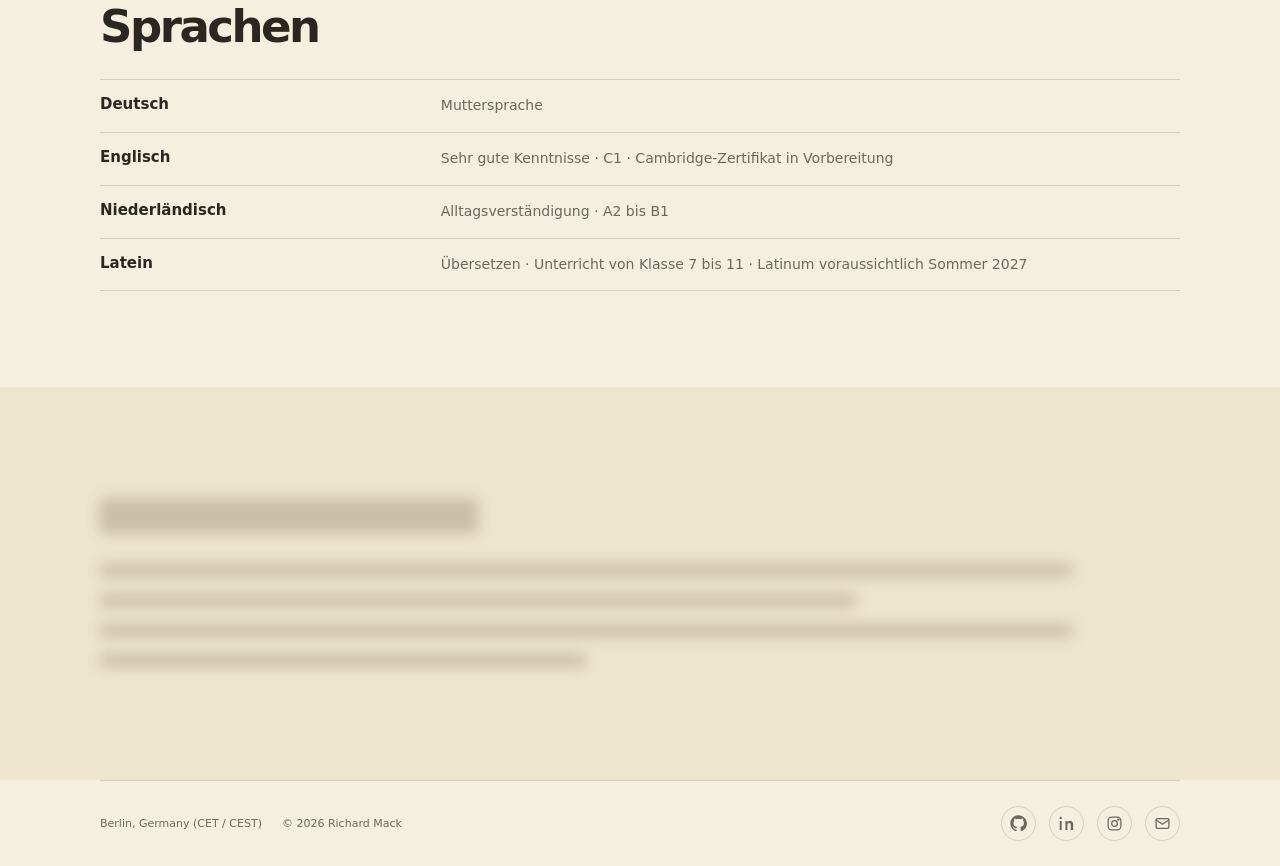
==== commit 93076076: "Change brand link text to print 'Hallo!'" ====
--- a/index.html
+++ b/index.html
@@ -15,7 +15,7 @@
 </head>
 <body>
 <header class="header">
-  <a class="brand" href="#top">Richard Mack</a>
+  <a class="brand" href="#top">print("Hallo!")</a>
   <nav aria-label="Navigation">
     <a href="#about" data-de="Über mich" data-en="About">Über mich</a>
     <a href="#projects" data-de="Projekte" data-en="Projects">Projekte</a>
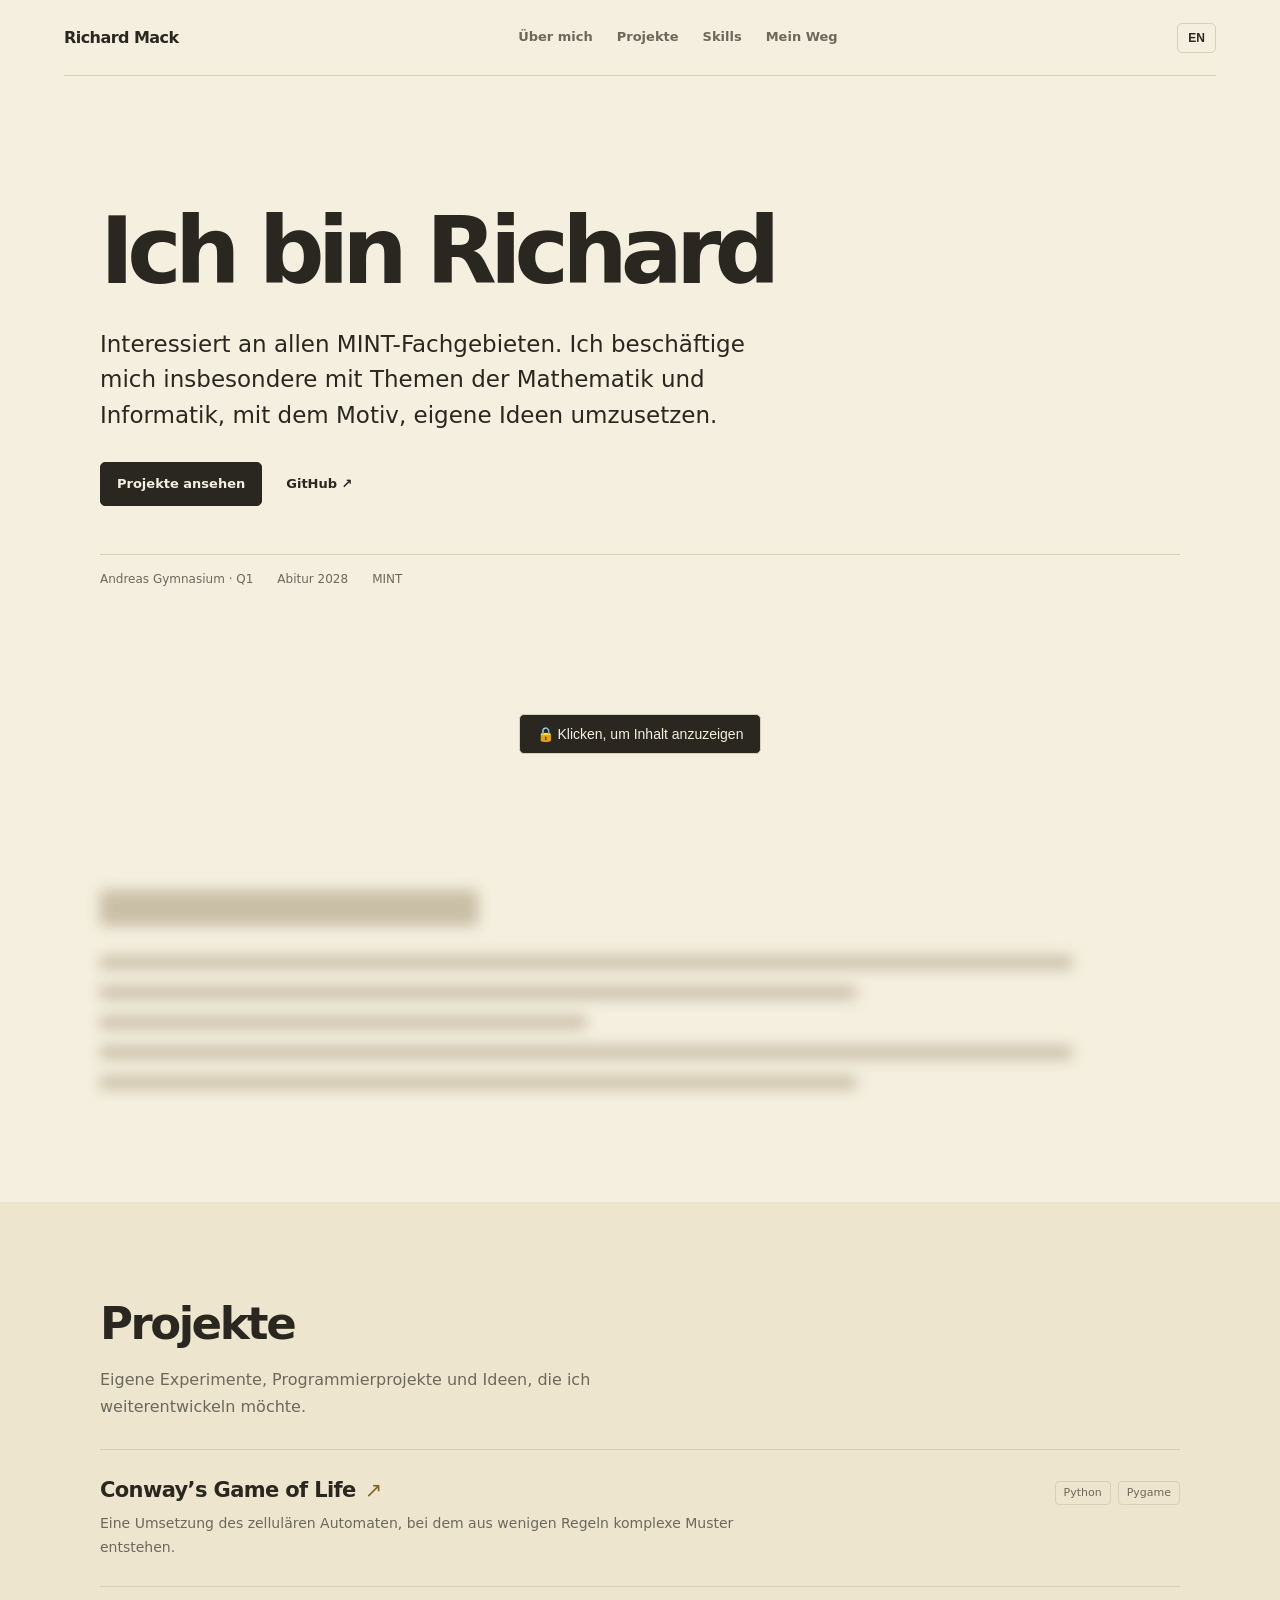
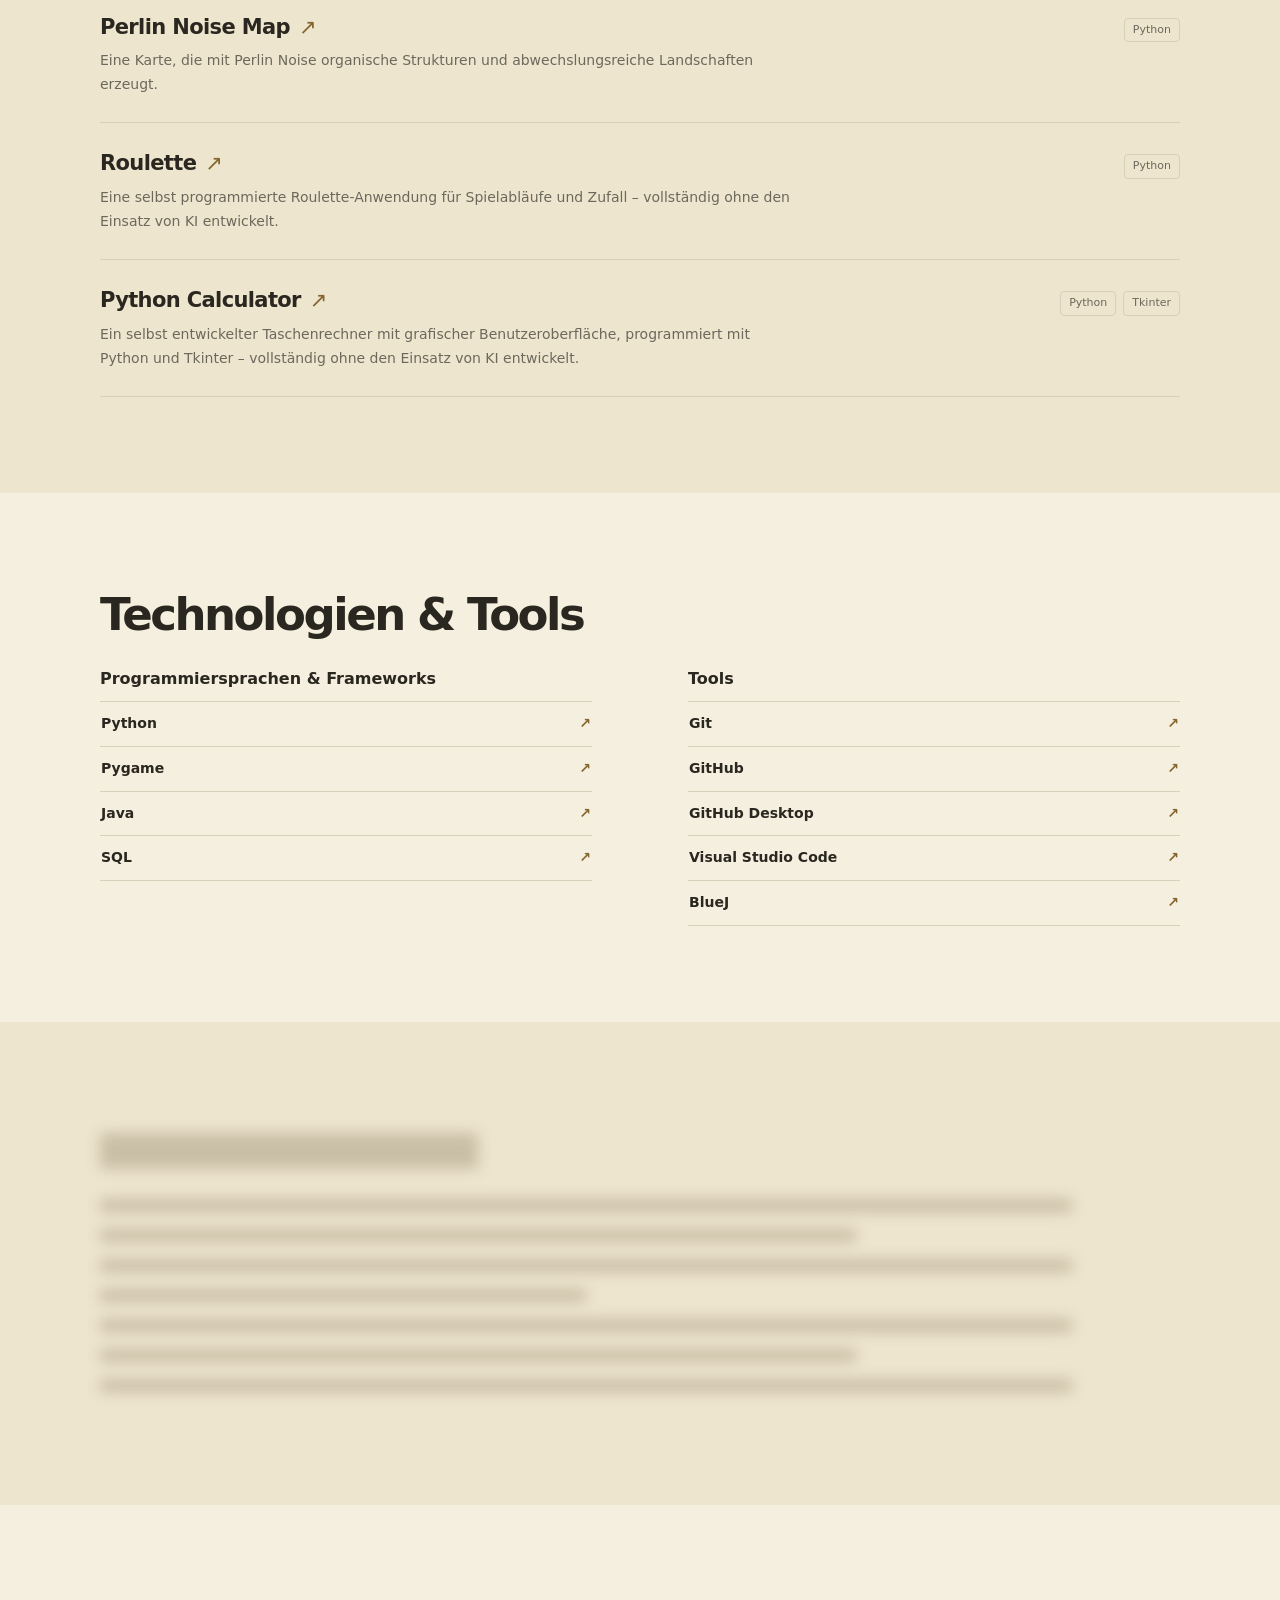
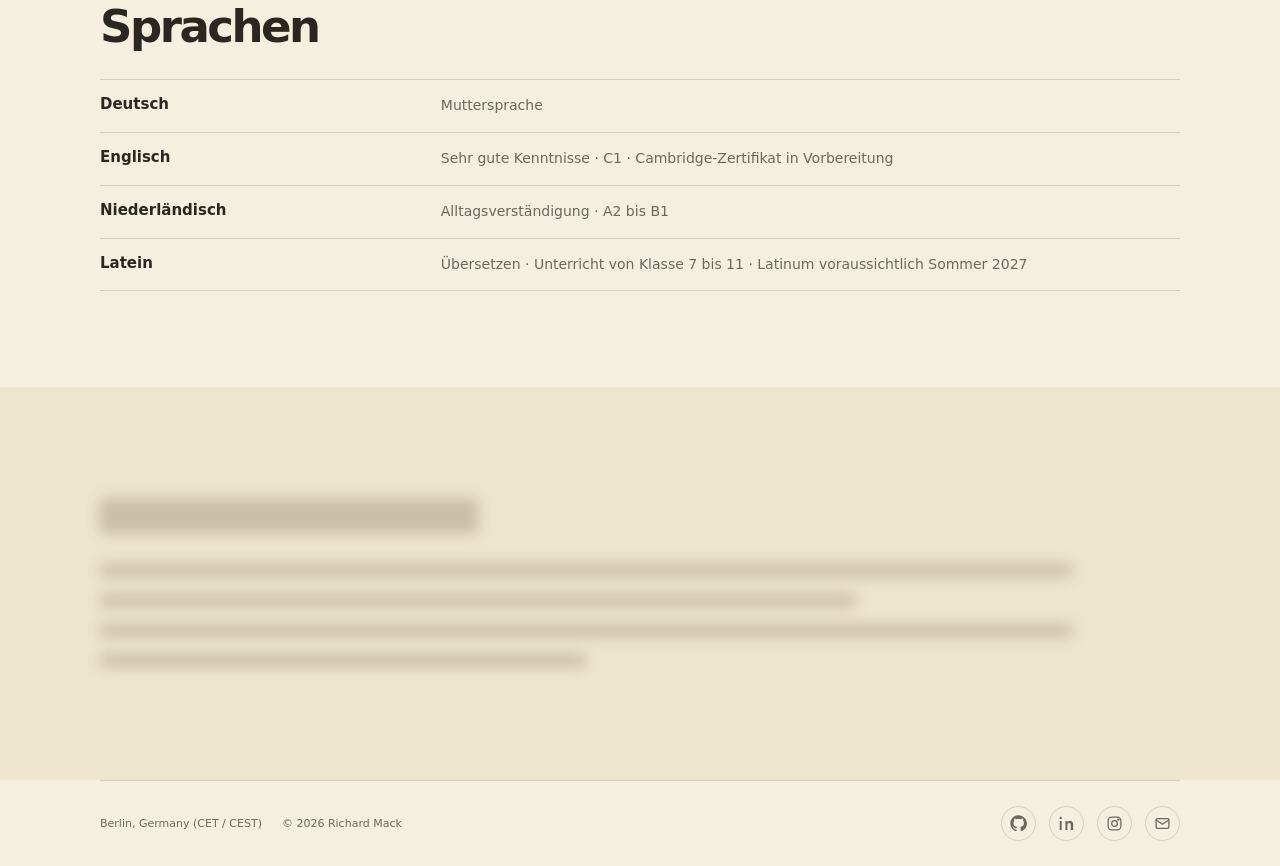
==== commit 0df4cc8b: "Update brand link text in index.html" ====
--- a/index.html
+++ b/index.html
@@ -15,7 +15,7 @@
 </head>
 <body>
 <header class="header">
-  <a class="brand" href="#top">print("Hallo!")</a>
+  <a class="brand" href="#top">Richard Mack</a>
   <nav aria-label="Navigation">
     <a href="#about" data-de="Über mich" data-en="About">Über mich</a>
     <a href="#projects" data-de="Projekte" data-en="Projects">Projekte</a>
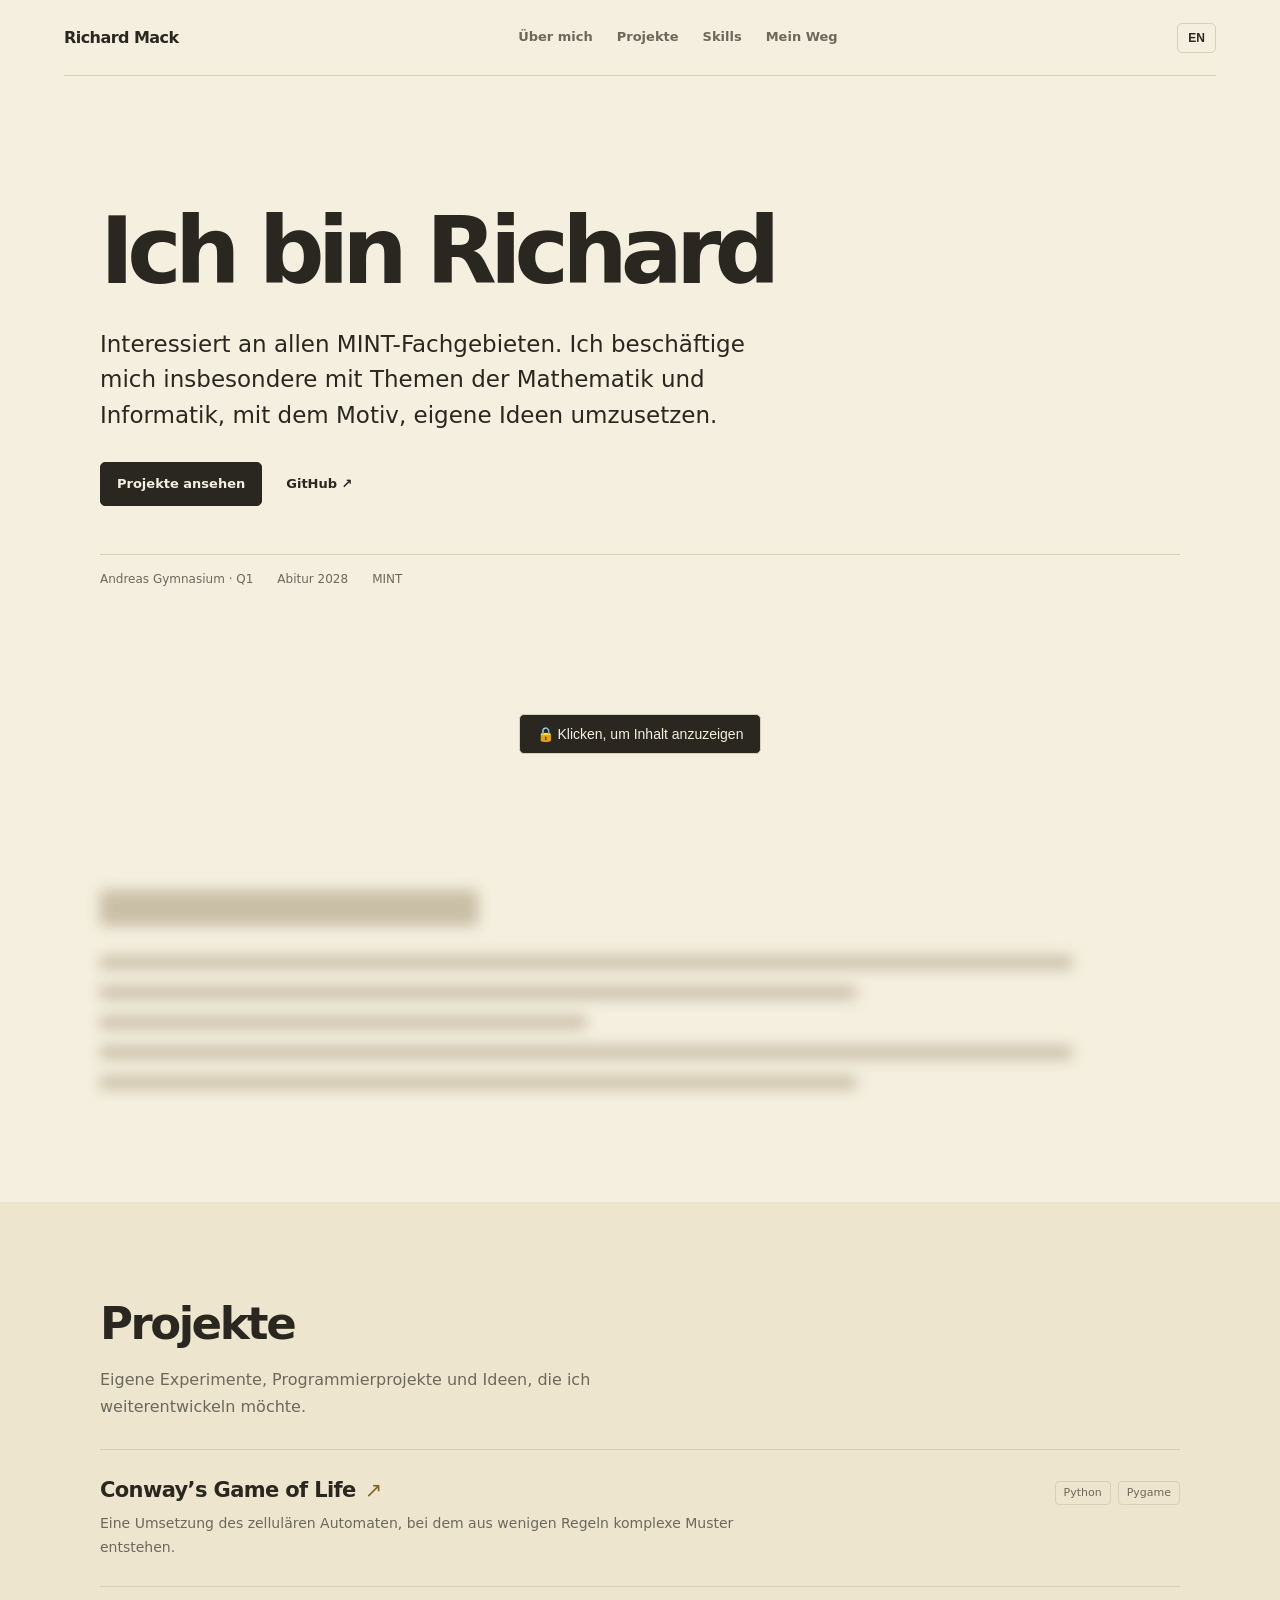
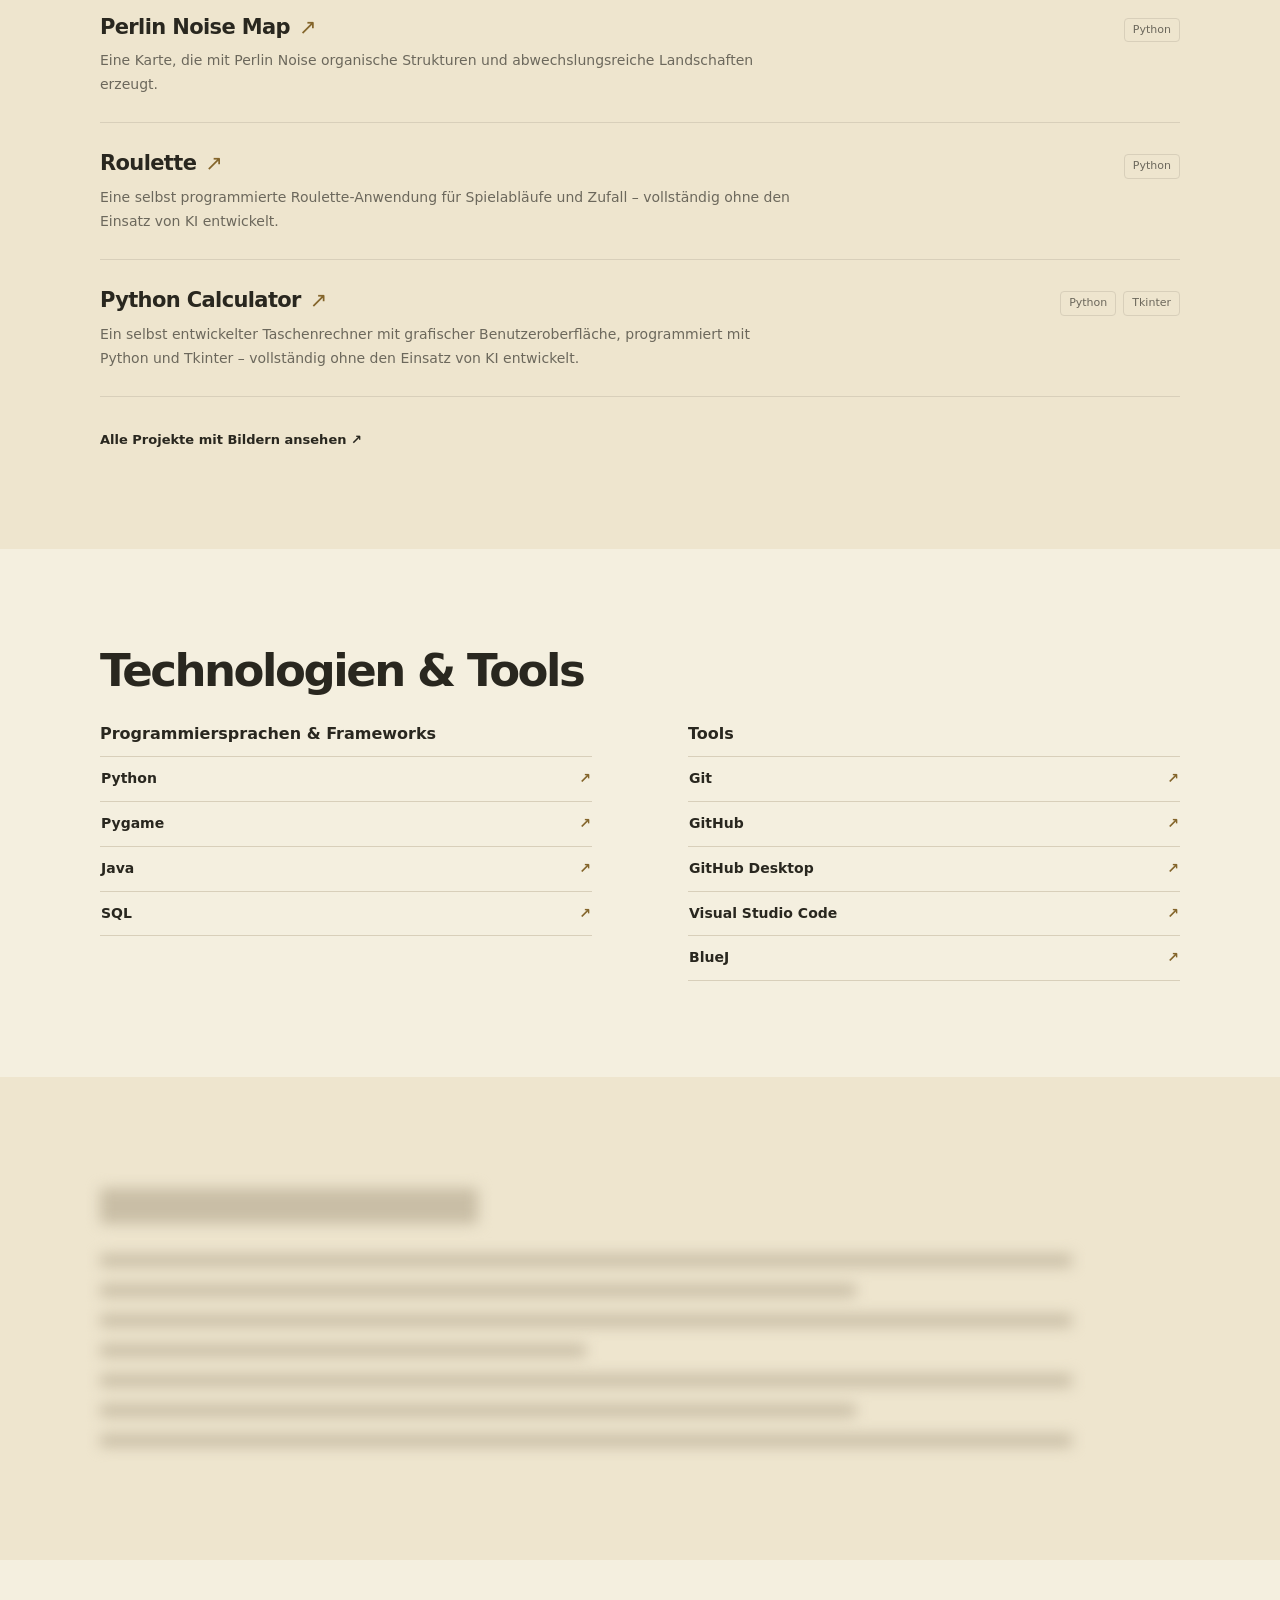
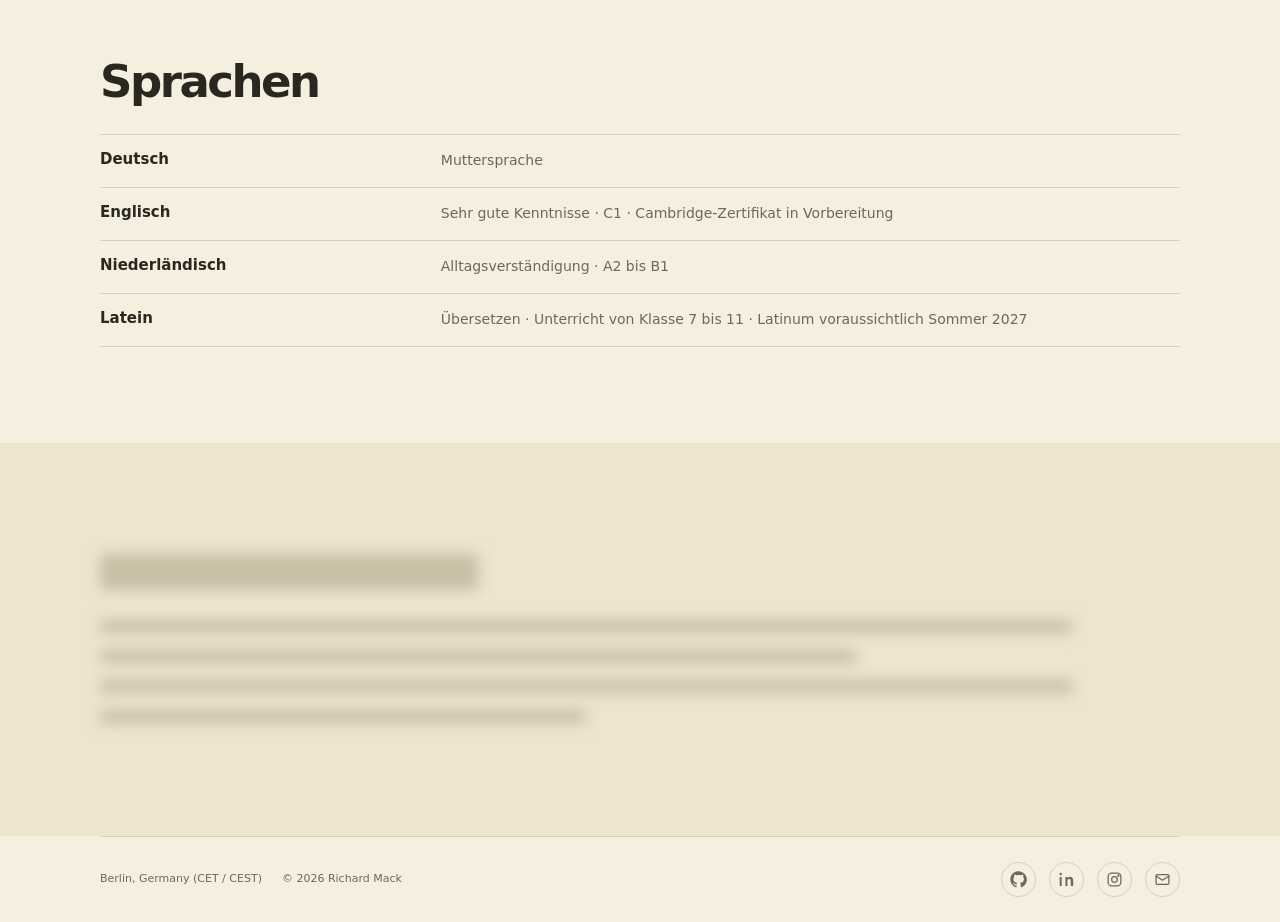
==== commit 73c2b99a: "Added new page projects Added page "projects" --> mackrichard.girhub.io/projects Including pictures" ====
--- a/index.html
+++ b/index.html
@@ -218,7 +218,24 @@
 
 </article>
 
-</div></section>
+</div>
+<div class="projects-more">
+
+    <a href="projects/" class="plain-link">
+
+        <span
+            data-de="Alle Projekte mit Bildern ansehen"
+            data-en="Explore all projects with images">
+            Alle Projekte mit Bildern ansehen
+        </span>
+
+        ↗
+
+    </a>
+
+</div>
+
+</section>
 
 <section class="section wrap" id="skills">
   <h2 data-de="Technologien & Tools" data-en="Technologies & tools">Technologien & Tools</h2>
--- a/style.css
+++ b/style.css
@@ -473,3 +473,9 @@
 .private-section[data-unlocked="true"] {
     min-height: auto;
 }
+
+/* Link zur Projekt-Unterseite */
+
+.projects-more {
+    margin-top: 28px;
+}
